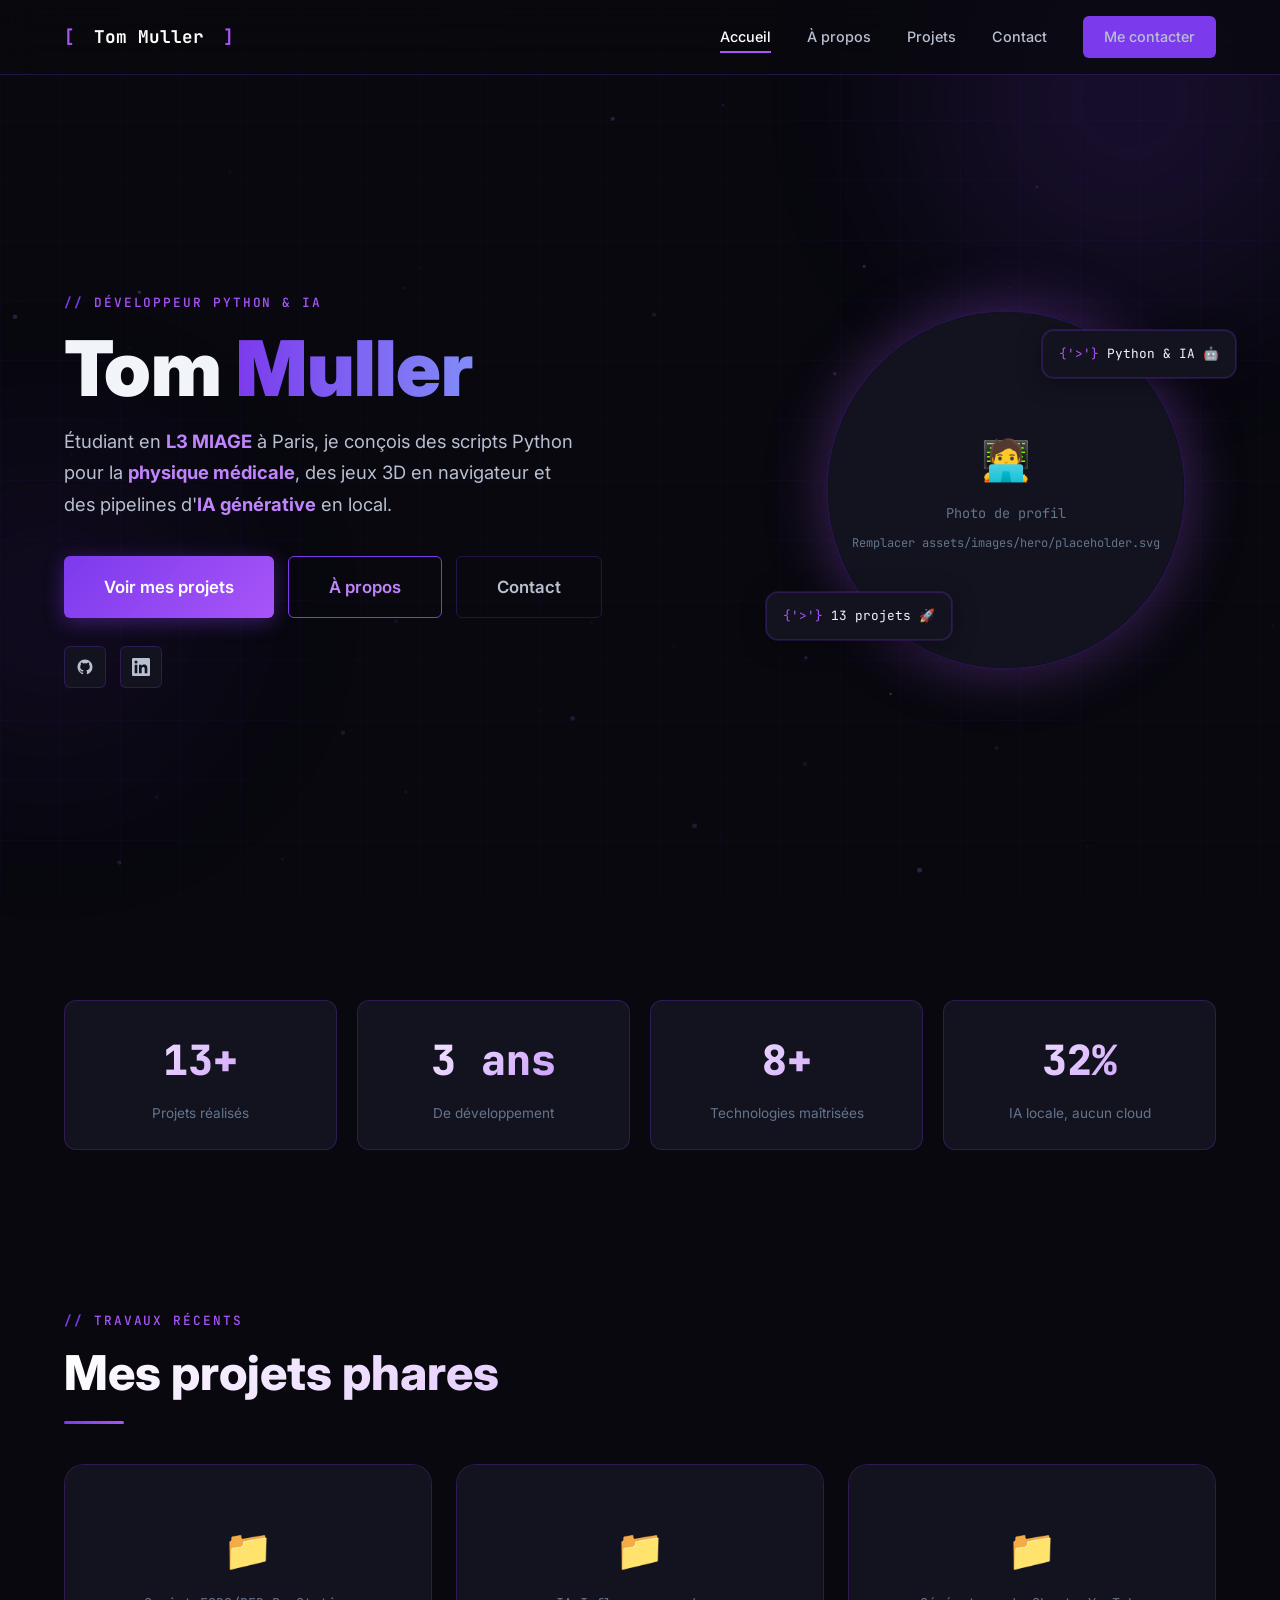
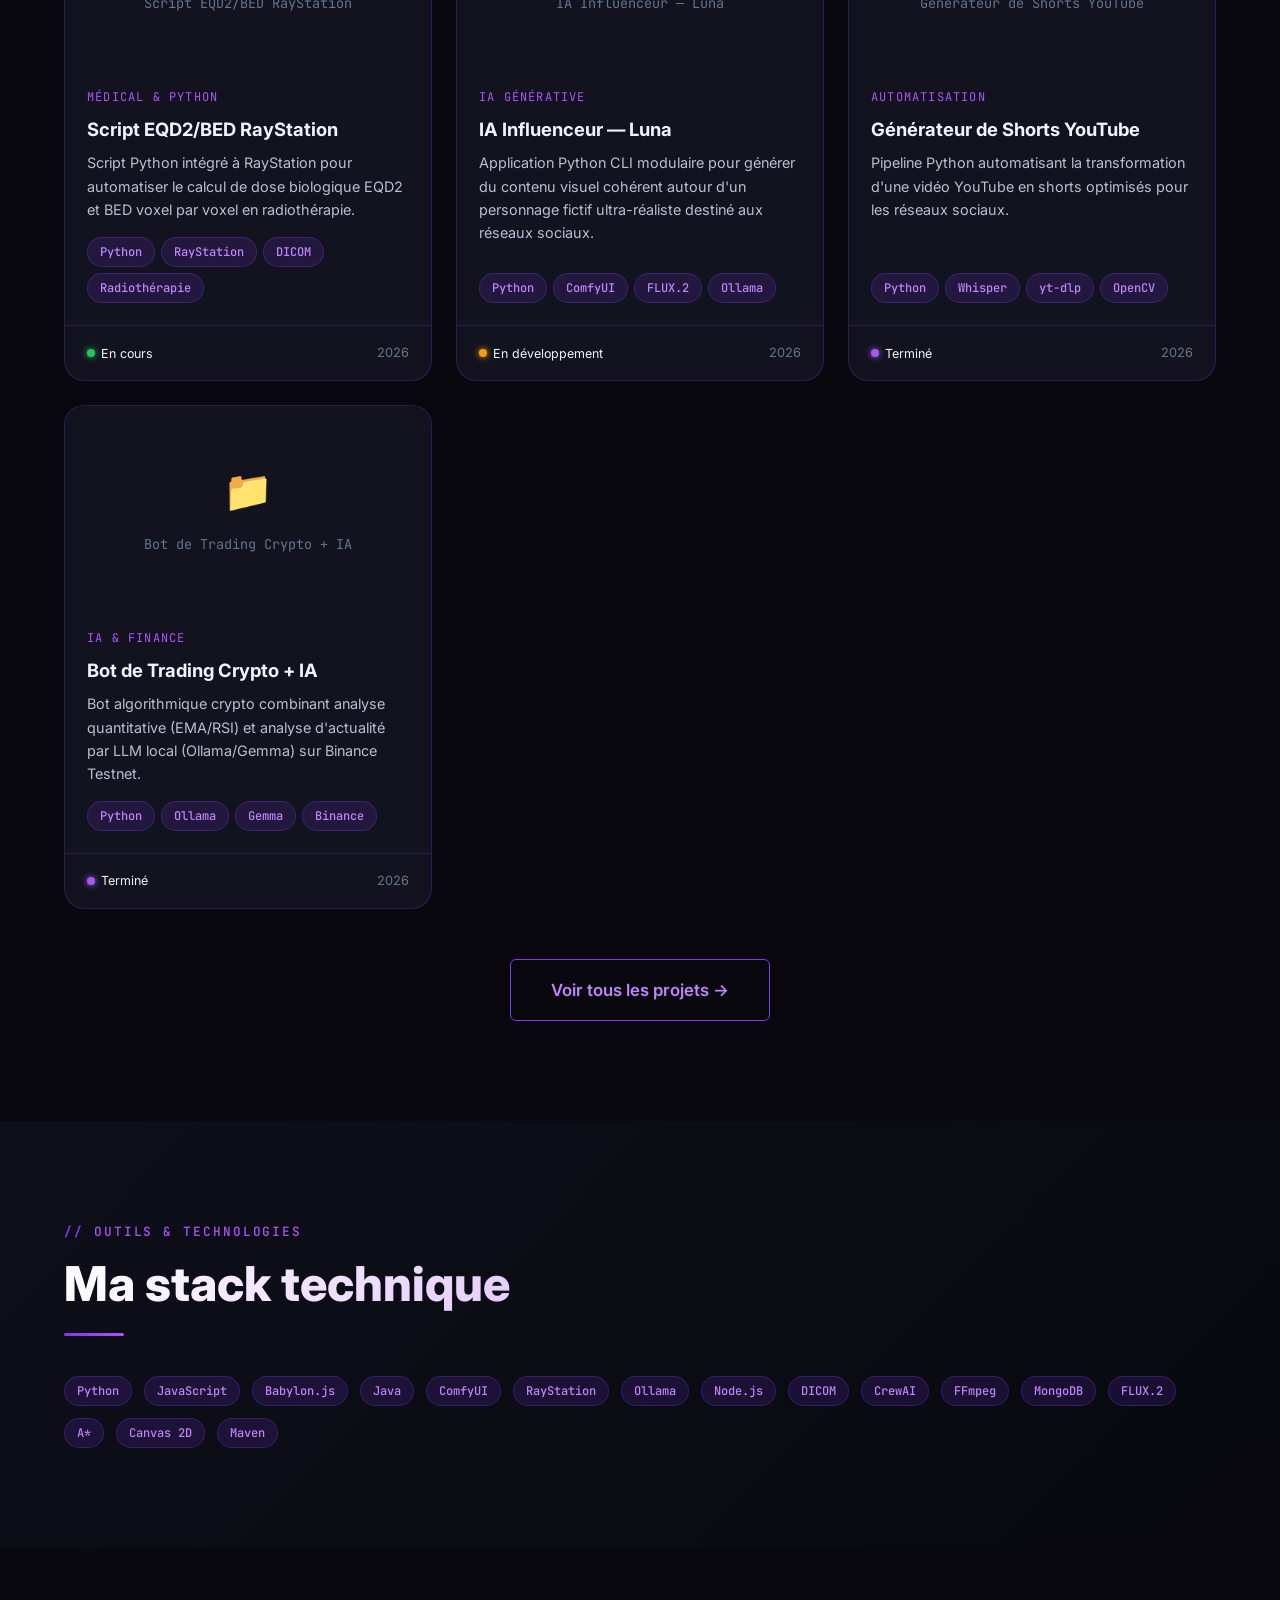
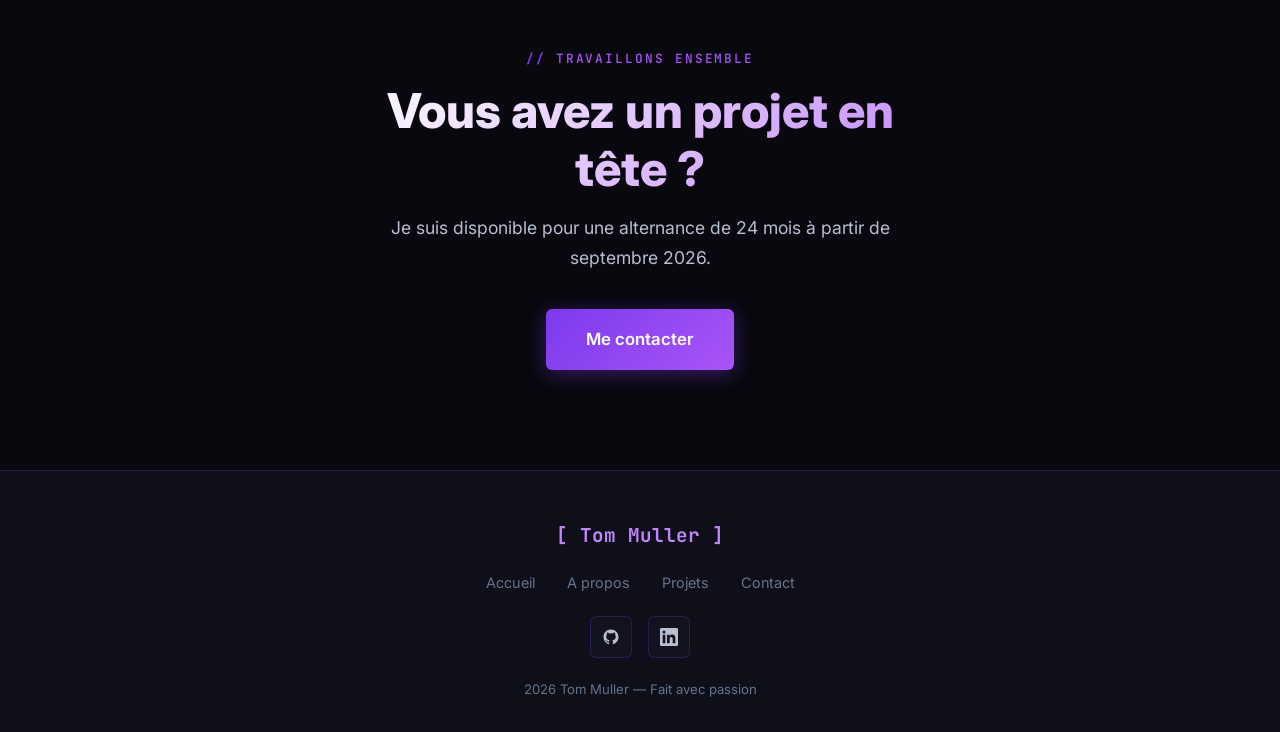
==== index.html @ a90e642e "ajout portfolio" ====
<!DOCTYPE html>
<html lang="fr">
<head>
  <meta charset="UTF-8"/>
  <meta name="viewport" content="width=device-width, initial-scale=1.0"/>
  <meta name="description" content="Tom Muller — Portfolio développeur Python/IA, physique médicale et jeux web."/>
  <title>Tom Muller — Portfolio</title>
  <link rel="stylesheet" href="css/main.css"/>
  <link rel="stylesheet" href="css/components.css"/>
  <link rel="stylesheet" href="css/animations.css"/>
</head>
<body>
<canvas id="particles-canvas"></canvas>
<div class="bg-orb bg-orb-1"></div>
<div class="bg-orb bg-orb-2"></div>

<nav class="navbar">
  <div class="container navbar-inner">
    <a href="index.html" class="navbar-logo"><span class="logo-bracket">[</span>&nbsp;Tom Muller&nbsp;<span class="logo-bracket">]</span></a>
    <div class="navbar-links">
      <a href="index.html" class="active">Accueil</a>
<a href="about.html">À propos</a>
<a href="projects.html">Projets</a>
<a href="contact.html">Contact</a>

      <a href="contact.html" class="navbar-cta">Me contacter</a>
    </div>
    <button class="burger" id="burger" aria-label="Menu"><span></span><span></span><span></span></button>
  </div>
</nav>
<div class="mobile-menu" id="mobileMenu">
  <a href="index.html">Accueil</a>
<a href="about.html">À propos</a>
<a href="projects.html">Projets</a>
<a href="contact.html">Contact</a>

  <a href="contact.html" class="btn btn-primary btn-sm" style="text-align:center;display:block;">Me contacter</a>
</div>

<!-- ═══ HERO ═══ -->
<section class="section" style="padding-top:140px;padding-bottom:60px;min-height:100vh;display:flex;flex-direction:column;justify-content:center;">
  <div class="container">
    <div style="display:grid;grid-template-columns:1fr 420px;gap:80px;align-items:center;">
      <div>
        <p class="section-label hero-animate-1">Développeur Python &amp; IA</p>
        <h1 class="hero-animate-2" style="font-size:clamp(2.8rem,6vw,5rem);font-weight:900;line-height:1.05;margin:16px 0;">
          Tom <span class="gradient-animated">Muller</span>
        </h1>
        <p class="hero-animate-3" style="font-size:1.15rem;color:var(--text-secondary);max-width:520px;line-height:1.7;margin-bottom:36px;">
          Étudiant en <strong style="color:var(--purple-light);">L3 MIAGE</strong> à Paris, je conçois des scripts Python pour la <strong style="color:var(--purple-light);">physique médicale</strong>, des jeux 3D en navigateur et des pipelines d'<strong style="color:var(--purple-light);">IA générative</strong> en local.
        </p>
        <div class="hero-animate-4" style="display:flex;gap:14px;flex-wrap:wrap;">
          <a href="projects.html" class="btn btn-primary btn-lg">Voir mes projets</a>
          <a href="about.html" class="btn btn-outline btn-lg">À propos</a>
          <a href="contact.html" class="btn btn-ghost btn-lg">Contact</a>
        </div>
        <div style="display:flex;gap:14px;margin-top:28px;">
          <a href="https://github.com/VOTRE_USERNAME" target="_blank" rel="noopener" class="social-btn">
            <svg width="18" height="18" viewBox="0 0 24 24" fill="currentColor"><path d="M12 2C6.477 2 2 6.484 2 12.017c0 4.425 2.865 8.18 6.839 9.504.5.092.682-.217.682-.483 0-.237-.008-.868-.013-1.703-2.782.605-3.369-1.343-3.369-1.343-.454-1.158-1.11-1.466-1.11-1.466-.908-.62.069-.608.069-.608 1.003.07 1.531 1.032 1.531 1.032.892 1.53 2.341 1.088 2.91.832.092-.647.35-1.088.636-1.338-2.22-.253-4.555-1.113-4.555-4.951 0-1.093.39-1.988 1.029-2.688-.103-.253-.446-1.272.098-2.65 0 0 .84-.27 2.75 1.026A9.564 9.564 0 0112 6.844c.85.004 1.705.115 2.504.337 1.909-1.296 2.747-1.027 2.747-1.027.546 1.379.202 2.398.1 2.651.64.7 1.028 1.595 1.028 2.688 0 3.848-2.339 4.695-4.566 4.943.359.309.678.92.678 1.855 0 1.338-.012 2.419-.012 2.747 0 .268.18.58.688.482A10.019 10.019 0 0022 12.017C22 6.484 17.522 2 12 2z"/></svg>
          </a>
          <a href="https://linkedin.com/in/VOTRE_PROFIL" target="_blank" rel="noopener" class="social-btn">
            <svg width="18" height="18" viewBox="0 0 24 24" fill="currentColor"><path d="M20.447 20.452h-3.554v-5.569c0-1.328-.027-3.037-1.852-3.037-1.853 0-2.136 1.445-2.136 2.939v5.667H9.351V9h3.414v1.561h.046c.477-.9 1.637-1.85 3.37-1.85 3.601 0 4.267 2.37 4.267 5.455v6.286zM5.337 7.433a2.062 2.062 0 01-2.063-2.065 2.064 2.064 0 112.063 2.065zm1.782 13.019H3.555V9h3.564v11.452zM22.225 0H1.771C.792 0 0 .774 0 1.729v20.542C0 23.227.792 24 1.771 24h20.451C23.2 24 24 23.227 24 22.271V1.729C24 .774 23.2 0 22.222 0h.003z"/></svg>
          </a>
        </div>
      </div>
      <!-- Photo de profil -->
      <div class="float-anim hero-animate-3 reveal-right" style="position:relative;">
        <div style="width:360px;height:360px;border-radius:50%;border:2px solid var(--border);overflow:hidden;margin:0 auto;box-shadow:0 0 60px var(--purple-glow-strong);" class="scanline-img">
          <div class="img-placeholder" style="width:100%;height:100%;border-radius:50%;border:none;">
            <span class="icon">🧑‍💻</span>
            <span>Photo de profil</span>
            <small style="font-size:0.75rem;">Remplacer assets/images/hero/placeholder.svg</small>
          </div>
        </div>
        <!-- Badge flottant 1 -->
        <div style="position:absolute;top:20px;right:-20px;background:var(--bg-card);border:1px solid var(--border);border-radius:var(--radius-md);padding:12px 16px;font-size:0.8rem;font-family:var(--font-mono);box-shadow:var(--shadow-card);">
          <span style="color:var(--purple-bright);">{'>'}</span> Python &amp; IA 🤖
        </div>
        <!-- Badge flottant 2 -->
        <div style="position:absolute;bottom:30px;left:-30px;background:var(--bg-card);border:1px solid var(--border);border-radius:var(--radius-md);padding:12px 16px;font-size:0.8rem;font-family:var(--font-mono);box-shadow:var(--shadow-card);">
          <span style="color:var(--purple-bright);">{'>'}</span> 13 projets 🚀
        </div>
      </div>
    </div>
  </div>
</section>

<!-- ═══ STATS ═══ -->
<section class="section-sm" style="position:relative;z-index:1;">
  <div class="container">
    <div class="stats-row reveal">
      <div class="stat-card"><div class="stat-value" data-count="13" data-suffix="+">0+</div><div class="stat-label">Projets réalisés</div></div>
      <div class="stat-card"><div class="stat-value" data-count="3" data-suffix=" ans">0 ans</div><div class="stat-label">De développement</div></div>
      <div class="stat-card"><div class="stat-value" data-count="8" data-suffix="+">0+</div><div class="stat-label">Technologies maîtrisées</div></div>
      <div class="stat-card"><div class="stat-value" data-count="100" data-suffix="%">0%</div><div class="stat-label">IA locale, aucun cloud</div></div>
    </div>
  </div>
</section>

<!-- ═══ PROJETS RÉCENTS ═══ -->
<section class="section">
  <div class="container">
    <p class="section-label reveal">Travaux récents</p>
    <h2 class="section-title reveal delay-1">Mes projets phares</h2>
    <div class="divider reveal delay-2"></div>
    <div class="projects-grid" id="featuredGrid"></div>
    <div style="text-align:center;margin-top:50px;" class="reveal">
      <a href="projects.html" class="btn btn-outline btn-lg">Voir tous les projets →</a>
    </div>
  </div>
</section>

<!-- ═══ STACK RAPIDE ═══ -->
<section class="section" style="background:linear-gradient(135deg,var(--bg-secondary),var(--bg-primary));">
  <div class="container">
    <p class="section-label reveal">Outils &amp; Technologies</p>
    <h2 class="section-title reveal delay-1">Ma stack technique</h2>
    <div class="divider reveal delay-2"></div>
    <div style="display:flex;flex-wrap:wrap;gap:12px;margin-top:36px;" class="reveal delay-3" id="stackTags"></div>
  </div>
</section>

<!-- ═══ CTA CONTACT ═══ -->
<section class="section">
  <div class="container" style="text-align:center;">
    <p class="section-label reveal" style="justify-content:center;">Travaillons ensemble</p>
    <h2 class="section-title reveal delay-1" style="max-width:600px;margin:0 auto 16px;">Vous avez un projet en tête ?</h2>
    <p class="section-subtitle reveal delay-2" style="margin:0 auto 36px;">Je suis disponible pour une alternance de 24 mois à partir de septembre 2026.</p>
    <div class="reveal delay-3">
      <a href="contact.html" class="btn btn-primary btn-lg glow">Me contacter</a>
    </div>
  </div>
</section>


<footer>
  <div class="container footer-inner">
    <div class="footer-logo">[ Tom Muller ]</div>
    <nav class="footer-links">
      <a href="index.html">Accueil</a>
      <a href="about.html">A propos</a>
      <a href="projects.html">Projets</a>
      <a href="contact.html">Contact</a>
    </nav>
    <div class="footer-social">
      <a href="https://github.com/VOTRE_USERNAME" target="_blank" rel="noopener" class="social-btn" aria-label="GitHub">
        <svg width="18" height="18" viewBox="0 0 24 24" fill="currentColor"><path d="M12 2C6.477 2 2 6.484 2 12.017c0 4.425 2.865 8.18 6.839 9.504.5.092.682-.217.682-.483 0-.237-.008-.868-.013-1.703-2.782.605-3.369-1.343-3.369-1.343-.454-1.158-1.11-1.466-1.11-1.466-.908-.62.069-.608.069-.608 1.003.07 1.531 1.032 1.531 1.032.892 1.53 2.341 1.088 2.91.832.092-.647.35-1.088.636-1.338-2.22-.253-4.555-1.113-4.555-4.951 0-1.093.39-1.988 1.029-2.688-.103-.253-.446-1.272.098-2.65 0 0 .84-.27 2.75 1.026A9.564 9.564 0 0112 6.844c.85.004 1.705.115 2.504.337 1.909-1.296 2.747-1.027 2.747-1.027.546 1.379.202 2.398.1 2.651.64.7 1.028 1.595 1.028 2.688 0 3.848-2.339 4.695-4.566 4.943.359.309.678.92.678 1.855 0 1.338-.012 2.419-.012 2.747 0 .268.18.58.688.482A10.019 10.019 0 0022 12.017C22 6.484 17.522 2 12 2z"/></svg>
      </a>
      <a href="https://linkedin.com/in/VOTRE_PROFIL" target="_blank" rel="noopener" class="social-btn" aria-label="LinkedIn">
        <svg width="18" height="18" viewBox="0 0 24 24" fill="currentColor"><path d="M20.447 20.452h-3.554v-5.569c0-1.328-.027-3.037-1.852-3.037-1.853 0-2.136 1.445-2.136 2.939v5.667H9.351V9h3.414v1.561h.046c.477-.9 1.637-1.85 3.37-1.85 3.601 0 4.267 2.37 4.267 5.455v6.286zM5.337 7.433a2.062 2.062 0 01-2.063-2.065 2.064 2.064 0 112.063 2.065zm1.782 13.019H3.555V9h3.564v11.452zM22.225 0H1.771C.792 0 0 .774 0 1.729v20.542C0 23.227.792 24 1.771 24h20.451C23.2 24 24 23.227 24 22.271V1.729C24 .774 23.2 0 22.222 0h.003z"/></svg>
      </a>
    </div>
    <p class="footer-copy">2026 Tom Muller — Fait avec passion</p>
  </div>
</footer>
<script src="js/projects.js"></script>
<script src="js/main.js"></script>
<script src="js/animations.js"></script>
</body>
</html>

<script>
// Projets phares (4 premiers)
const featured = PROJECTS.slice(0, 4);
const grid = document.getElementById('featuredGrid');
featured.forEach(p => {
  const statusClass = p.status === 'active' ? 'status-active' : p.status === 'wip' ? 'status-wip' : 'status-done';
  const tagsHtml = p.tags.slice(0,4).map(t => '<span class="tag">' + t + '</span>').join('');
  grid.innerHTML += `
    <article class="project-card reveal glow-card" onclick="window.location='project.html?id=${p.id}'">
      <div class="project-card-img">
        <div class="img-placeholder"><span class="icon">📁</span><span>${p.title}</span></div>
      </div>
      <div class="project-card-body">
        <span class="project-card-category">${p.category}</span>
        <h3 class="project-card-title">${p.title}</h3>
        <p class="project-card-desc">${p.shortDesc}</p>
        <div class="project-card-tags">${tagsHtml}</div>
      </div>
      <div class="project-card-footer">
        <span class="project-card-status ${statusClass}"><span class="status-dot"></span>${p.statusLabel}</span>
        <span style="font-size:0.8rem;color:var(--text-muted);">${p.year}</span>
      </div>
    </article>`;
});

// Stack tags
const stack = ['Python','JavaScript','Babylon.js','Java','ComfyUI','RayStation','Ollama','Node.js','DICOM','CrewAI','FFmpeg','MongoDB','FLUX.2','A*','Canvas 2D','Maven'];
const st = document.getElementById('stackTags');
stack.forEach(t => { st.innerHTML += '<span class="tag">' + t + '</span>'; });
</script>
---- css/main.css ----
/* ============================================================
   main.css — Variables, reset, typographie, layout global
   Projet : Portfolio Tom Muller
   ============================================================ */

@import url('https://fonts.googleapis.com/css2?family=Inter:wght@300;400;500;600;700;800&family=JetBrains+Mono:wght@400;500;700&display=swap');

/* ── Variables ── */
:root {
  --bg-primary:    #08080e;
  --bg-secondary:  #0f0f1a;
  --bg-card:       #13131f;
  --bg-card-hover: #1a1a2e;

  --purple-deep:   #4c1d95;
  --purple-main:   #7c3aed;
  --purple-bright: #a855f7;
  --purple-light:  #c084fc;
  --purple-glow:   rgba(168, 85, 247, 0.15);
  --purple-glow-strong: rgba(168, 85, 247, 0.35);

  --text-primary:  #f1f5f9;
  --text-secondary:#b8bfd0;
  --text-muted:    #64748b;
  --text-accent:   #c084fc;

  --border:        rgba(124, 58, 237, 0.25);
  --border-hover:  rgba(168, 85, 247, 0.6);

  --font-main: 'Inter', system-ui, sans-serif;
  --font-mono: 'JetBrains Mono', 'Fira Code', monospace;

  --radius-sm: 6px;
  --radius-md: 12px;
  --radius-lg: 20px;
  --radius-xl: 28px;

  --transition: 0.3s cubic-bezier(0.4, 0, 0.2, 1);
  --shadow-card: 0 4px 24px rgba(0,0,0,0.4), 0 0 0 1px var(--border);
  --shadow-glow: 0 0 30px var(--purple-glow), 0 0 60px rgba(168,85,247,0.08);
}

/* ── Reset ── */
*, *::before, *::after { box-sizing: border-box; margin: 0; padding: 0; }
html { scroll-behavior: smooth; font-size: 16px; }
body {
  background: var(--bg-primary);
  color: var(--text-primary);
  font-family: var(--font-main);
  line-height: 1.7;
  overflow-x: hidden;
  min-height: 100vh;
}
a { color: var(--purple-light); text-decoration: none; transition: color var(--transition); }
a:hover { color: #fff; }
img { max-width: 100%; display: block; }
ul, ol { list-style: none; }
button { cursor: pointer; font-family: var(--font-main); border: none; background: none; }
input, textarea { font-family: var(--font-main); }

/* ── Scrollbar ── */
::-webkit-scrollbar { width: 6px; }
::-webkit-scrollbar-track { background: var(--bg-secondary); }
::-webkit-scrollbar-thumb { background: var(--purple-main); border-radius: 3px; }

/* ── Selection ── */
::selection { background: var(--purple-glow-strong); color: #fff; }

/* ── Background grid ── */
body::before {
  content: '';
  position: fixed; inset: 0; z-index: 0; pointer-events: none;
  background-image:
    linear-gradient(rgba(124,58,237,0.04) 1px, transparent 1px),
    linear-gradient(90deg, rgba(124,58,237,0.04) 1px, transparent 1px);
  background-size: 60px 60px;
}

/* ── Orbs de fond ── */
.bg-orb {
  position: fixed; border-radius: 50%; pointer-events: none; z-index: 0;
  filter: blur(80px); opacity: 0.18;
}
.bg-orb-1 {
  width: 500px; height: 500px;
  background: radial-gradient(circle, var(--purple-main), transparent);
  top: -150px; right: -100px;
}
.bg-orb-2 {
  width: 400px; height: 400px;
  background: radial-gradient(circle, var(--purple-deep), transparent);
  bottom: 10%; left: -150px;
}

/* ── Layout conteneur ── */
.container {
  width: 100%; max-width: 1200px;
  margin: 0 auto; padding: 0 24px;
  position: relative; z-index: 1;
}
.section { padding: 100px 0; }
.section-sm { padding: 60px 0; }

/* ── Titres de section ── */
.section-label {
  font-family: var(--font-mono);
  font-size: 0.8rem; font-weight: 500;
  color: var(--purple-bright); letter-spacing: 0.15em; text-transform: uppercase;
  display: flex; align-items: center; gap: 10px; margin-bottom: 12px;
}
.section-label::before {
  content: '//'; color: var(--purple-main); font-weight: 700;
}
.section-title {
  font-size: clamp(2rem, 4vw, 3rem); font-weight: 800;
  line-height: 1.2; margin-bottom: 16px;
  background: linear-gradient(135deg, #fff 0%, var(--purple-light) 100%);
  -webkit-background-clip: text; -webkit-text-fill-color: transparent;
  background-clip: text;
}
.section-subtitle {
  font-size: 1.1rem; color: var(--text-secondary); max-width: 560px;
}

/* ── Badges / Tags ── */
.tag {
  display: inline-flex; align-items: center; gap: 5px;
  padding: 4px 12px; border-radius: 99px;
  font-size: 0.75rem; font-weight: 500; font-family: var(--font-mono);
  background: rgba(124,58,237,0.15); color: var(--purple-light);
  border: 1px solid rgba(124,58,237,0.3);
  transition: var(--transition);
}
.tag:hover { background: rgba(124,58,237,0.25); border-color: var(--purple-bright); }
.tag-green  { background: rgba(16,185,129,0.12); color: #6ee7b7; border-color: rgba(16,185,129,0.25); }
.tag-blue   { background: rgba(59,130,246,0.12); color: #93c5fd; border-color: rgba(59,130,246,0.25); }
.tag-orange { background: rgba(245,158,11,0.12); color: #fcd34d; border-color: rgba(245,158,11,0.25); }
.tag-red    { background: rgba(239,68,68,0.12);  color: #fca5a5; border-color: rgba(239,68,68,0.25); }

/* ── Divider ── */
.divider {
  width: 60px; height: 3px; border-radius: 2px;
  background: linear-gradient(90deg, var(--purple-main), var(--purple-bright));
  margin: 20px 0 40px;
}

/* ── Image placeholder ── */
.img-placeholder {
  background: var(--bg-card);
  border: 2px dashed var(--border);
  border-radius: var(--radius-md);
  display: flex; flex-direction: column;
  align-items: center; justify-content: center;
  gap: 8px; color: var(--text-muted);
  font-family: var(--font-mono); font-size: 0.85rem;
  transition: var(--transition);
}
.img-placeholder:hover {
  border-color: var(--purple-bright);
  color: var(--purple-light);
  background: var(--bg-card-hover);
}
.img-placeholder .icon { font-size: 2.5rem; }

/* ── Responsive ── */
@media (max-width: 768px) {
  .container { padding: 0 16px; }
  .section { padding: 70px 0; }
}
@media (max-width: 480px) {
  .section { padding: 50px 0; }
}
---- css/components.css ----
/* ============================================================
   components.css — Nav, boutons, cartes, footer, formulaire
   ============================================================ */

/* ── NAVBAR ── */
.navbar {
  position: fixed; top: 0; left: 0; right: 0; z-index: 100;
  padding: 16px 0;
  background: rgba(8,8,14,0.75);
  backdrop-filter: blur(20px); -webkit-backdrop-filter: blur(20px);
  border-bottom: 1px solid var(--border);
  transition: var(--transition);
}
.navbar.scrolled {
  padding: 10px 0;
  background: rgba(8,8,14,0.92);
  box-shadow: 0 4px 30px rgba(0,0,0,0.4);
}
.navbar-inner {
  display: flex; align-items: center; justify-content: space-between;
}
.navbar-logo {
  font-family: var(--font-mono); font-size: 1.1rem; font-weight: 700;
  color: #fff; display: flex; align-items: center; gap: 8px;
  transition: var(--transition);
}
.navbar-logo .logo-bracket { color: var(--purple-bright); }
.navbar-logo:hover { color: var(--purple-light); }
.navbar-links {
  display: flex; align-items: center; gap: 36px;
}
.navbar-links a {
  font-size: 0.9rem; font-weight: 500; color: var(--text-secondary);
  position: relative; transition: color var(--transition);
}
.navbar-links a::after {
  content: ''; position: absolute; bottom: -4px; left: 0; right: 0;
  height: 2px; background: var(--purple-bright);
  transform: scaleX(0); transition: transform var(--transition);
  transform-origin: right;
}
.navbar-links a:hover,
.navbar-links a.active { color: #fff; }
.navbar-links a:hover::after,
.navbar-links a.active::after { transform: scaleX(1); transform-origin: left; }

.navbar-cta {
  padding: 8px 20px; border-radius: var(--radius-sm);
  font-size: 0.88rem; font-weight: 600;
  background: var(--purple-main); color: #fff;
  border: 1px solid transparent;
  transition: var(--transition);
}
.navbar-cta:hover {
  background: transparent; color: var(--purple-bright);
  border-color: var(--purple-bright);
  box-shadow: 0 0 18px var(--purple-glow);
}
.burger {
  display: none; flex-direction: column; gap: 5px;
  width: 28px; padding: 4px;
}
.burger span {
  display: block; height: 2px; border-radius: 2px;
  background: var(--text-primary); transition: var(--transition);
}
.burger.open span:nth-child(1) { transform: rotate(45deg) translate(5px, 5px); }
.burger.open span:nth-child(2) { opacity: 0; }
.burger.open span:nth-child(3) { transform: rotate(-45deg) translate(5px, -5px); }

.mobile-menu {
  display: none; position: fixed; top: 65px; left: 0; right: 0; z-index: 99;
  background: rgba(8,8,14,0.97); border-bottom: 1px solid var(--border);
  padding: 20px 24px 30px; flex-direction: column; gap: 20px;
}
.mobile-menu.open { display: flex; }
.mobile-menu a {
  font-size: 1.1rem; font-weight: 500; color: var(--text-primary);
  border-bottom: 1px solid var(--border); padding-bottom: 16px;
}
.mobile-menu a:last-child { border: none; }

@media (max-width: 768px) {
  .navbar-links { display: none; }
  .burger { display: flex; }
}

/* ── BOUTONS ── */
.btn {
  display: inline-flex; align-items: center; gap: 8px;
  padding: 12px 28px; border-radius: var(--radius-sm);
  font-size: 0.95rem; font-weight: 600;
  transition: var(--transition); position: relative; overflow: hidden;
}
.btn::before {
  content: ''; position: absolute; inset: 0;
  background: rgba(255,255,255,0.06);
  transform: translateX(-100%); transition: transform 0.4s ease;
}
.btn:hover::before { transform: translateX(0); }

.btn-primary {
  background: linear-gradient(135deg, var(--purple-main), var(--purple-bright));
  color: #fff;
  box-shadow: 0 4px 20px rgba(124,58,237,0.4);
}
.btn-primary:hover {
  transform: translateY(-2px);
  box-shadow: 0 8px 30px rgba(168,85,247,0.5);
  color: #fff;
}
.btn-outline {
  background: transparent; color: var(--purple-light);
  border: 1.5px solid var(--purple-main);
}
.btn-outline:hover {
  background: var(--purple-glow); color: #fff;
  border-color: var(--purple-bright);
  box-shadow: 0 0 20px var(--purple-glow);
  transform: translateY(-2px);
}
.btn-ghost {
  background: transparent; color: var(--text-secondary);
  border: 1px solid var(--border);
}
.btn-ghost:hover {
  background: var(--bg-card); color: var(--text-primary);
  border-color: var(--border-hover);
}
.btn-sm { padding: 8px 18px; font-size: 0.85rem; }
.btn-lg { padding: 16px 40px; font-size: 1.05rem; }

/* ── CARDS PROJET ── */
.projects-grid {
  display: grid;
  grid-template-columns: repeat(auto-fill, minmax(340px, 1fr));
  gap: 24px; margin-top: 40px;
}
.project-card {
  background: var(--bg-card);
  border: 1px solid var(--border);
  border-radius: var(--radius-lg);
  overflow: hidden; cursor: pointer;
  transition: var(--transition);
  display: flex; flex-direction: column;
  position: relative;
}
.project-card::before {
  content: ''; position: absolute; top: 0; left: 0; right: 0;
  height: 2px;
  background: linear-gradient(90deg, var(--purple-main), var(--purple-bright), transparent);
  opacity: 0; transition: var(--transition);
}
.project-card:hover {
  border-color: var(--border-hover);
  background: var(--bg-card-hover);
  transform: translateY(-6px);
  box-shadow: var(--shadow-glow);
}
.project-card:hover::before { opacity: 1; }

.project-card-img {
  width: 100%; height: 200px; overflow: hidden;
  background: var(--bg-secondary);
  position: relative;
}
.project-card-img img {
  width: 100%; height: 100%; object-fit: cover;
  transition: transform 0.5s ease;
}
.project-card:hover .project-card-img img { transform: scale(1.06); }
.project-card-img .img-placeholder { height: 100%; border-radius: 0; border: none; }

.project-card-body { padding: 22px; flex: 1; display: flex; flex-direction: column; gap: 10px; }
.project-card-category {
  font-family: var(--font-mono); font-size: 0.75rem;
  color: var(--purple-bright); text-transform: uppercase; letter-spacing: 0.1em;
}
.project-card-title {
  font-size: 1.15rem; font-weight: 700; color: var(--text-primary); line-height: 1.3;
}
.project-card-desc {
  font-size: 0.9rem; color: var(--text-secondary); line-height: 1.6; flex: 1;
}
.project-card-tags {
  display: flex; flex-wrap: wrap; gap: 6px; margin-top: 6px;
}
.project-card-footer {
  padding: 16px 22px;
  border-top: 1px solid var(--border);
  display: flex; align-items: center; justify-content: space-between;
}
.project-card-status {
  font-size: 0.78rem; display: flex; align-items: center; gap: 6px;
}
.status-dot {
  width: 8px; height: 8px; border-radius: 50%;
}
.status-active   .status-dot { background: #22c55e; box-shadow: 0 0 6px #22c55e; }
.status-done     .status-dot { background: var(--purple-bright); box-shadow: 0 0 6px var(--purple-bright); }
.status-wip      .status-dot { background: #f59e0b; box-shadow: 0 0 6px #f59e0b; animation: pulse-dot 1.5s infinite; }

/* ── FILTER TABS ── */
.filter-tabs {
  display: flex; flex-wrap: wrap; gap: 10px; margin: 32px 0 0;
}
.filter-tab {
  padding: 8px 20px; border-radius: 99px;
  font-size: 0.85rem; font-weight: 500;
  background: transparent; color: var(--text-muted);
  border: 1px solid var(--border);
  transition: var(--transition);
}
.filter-tab:hover { color: var(--text-primary); border-color: var(--border-hover); }
.filter-tab.active {
  background: var(--purple-glow-strong); color: #fff;
  border-color: var(--purple-bright);
  box-shadow: 0 0 14px rgba(168,85,247,0.2);
}

/* ── SKILL BARS ── */
.skills-grid {
  display: grid; grid-template-columns: repeat(auto-fill, minmax(260px, 1fr));
  gap: 16px; margin-top: 36px;
}
.skill-item {
  background: var(--bg-card); border: 1px solid var(--border);
  border-radius: var(--radius-md); padding: 16px 20px;
  transition: var(--transition);
}
.skill-item:hover { border-color: var(--border-hover); transform: translateY(-3px); }
.skill-header {
  display: flex; justify-content: space-between; align-items: center; margin-bottom: 10px;
}
.skill-name { font-size: 0.9rem; font-weight: 600; }
.skill-level { font-family: var(--font-mono); font-size: 0.78rem; color: var(--purple-bright); }
.skill-bar { height: 4px; background: var(--border); border-radius: 2px; overflow: hidden; }
.skill-fill {
  height: 100%; border-radius: 2px;
  background: linear-gradient(90deg, var(--purple-main), var(--purple-bright));
  width: 0; transition: width 1.2s cubic-bezier(0.4,0,0.2,1);
}

/* ── TIMELINE ── */
.timeline { margin-top: 40px; position: relative; }
.timeline::before {
  content: ''; position: absolute;
  left: 20px; top: 0; bottom: 0; width: 2px;
  background: linear-gradient(to bottom, var(--purple-main), var(--purple-glow), transparent);
}
.timeline-item {
  display: flex; gap: 28px; padding-bottom: 40px; position: relative;
}
.timeline-dot {
  width: 42px; height: 42px; flex-shrink: 0;
  border-radius: 50%; border: 2px solid var(--purple-main);
  background: var(--bg-card); display: flex; align-items: center; justify-content: center;
  font-size: 1.1rem; position: relative; z-index: 1;
  transition: var(--transition);
}
.timeline-item:hover .timeline-dot {
  background: var(--purple-glow); border-color: var(--purple-bright);
  box-shadow: 0 0 16px var(--purple-glow-strong);
}
.timeline-content {
  background: var(--bg-card); border: 1px solid var(--border);
  border-radius: var(--radius-md); padding: 20px 24px; flex: 1;
  transition: var(--transition);
}
.timeline-item:hover .timeline-content { border-color: var(--border-hover); }
.timeline-date {
  font-family: var(--font-mono); font-size: 0.78rem;
  color: var(--purple-bright); margin-bottom: 6px;
}
.timeline-title { font-weight: 700; font-size: 1rem; margin-bottom: 4px; }
.timeline-company { font-size: 0.88rem; color: var(--text-secondary); margin-bottom: 10px; }
.timeline-desc { font-size: 0.9rem; color: var(--text-secondary); line-height: 1.6; }

/* ── STAT CARDS ── */
.stats-row {
  display: grid; grid-template-columns: repeat(auto-fit, minmax(180px, 1fr));
  gap: 20px; margin-top: 40px;
}
.stat-card {
  background: var(--bg-card); border: 1px solid var(--border);
  border-radius: var(--radius-md); padding: 24px 20px; text-align: center;
  transition: var(--transition);
}
.stat-card:hover {
  border-color: var(--border-hover);
  box-shadow: var(--shadow-glow);
  transform: translateY(-4px);
}
.stat-value {
  font-size: 2.6rem; font-weight: 800; font-family: var(--font-mono);
  background: linear-gradient(135deg, #fff, var(--purple-light));
  -webkit-background-clip: text; -webkit-text-fill-color: transparent;
  background-clip: text;
}
.stat-label { font-size: 0.85rem; color: var(--text-muted); margin-top: 6px; }

/* ── CONTACT FORM ── */
.contact-grid {
  display: grid; grid-template-columns: 1fr 1.5fr; gap: 60px; align-items: start;
  margin-top: 50px;
}
.contact-info { display: flex; flex-direction: column; gap: 28px; }
.contact-item {
  display: flex; align-items: flex-start; gap: 16px;
  padding: 20px; background: var(--bg-card);
  border: 1px solid var(--border); border-radius: var(--radius-md);
  transition: var(--transition);
}
.contact-item:hover { border-color: var(--border-hover); transform: translateX(4px); }
.contact-icon {
  width: 42px; height: 42px; border-radius: var(--radius-sm);
  background: var(--purple-glow); border: 1px solid var(--border);
  display: flex; align-items: center; justify-content: center;
  font-size: 1.1rem; flex-shrink: 0;
}
.contact-item-title { font-weight: 600; font-size: 0.9rem; margin-bottom: 3px; }
.contact-item-value { font-size: 0.88rem; color: var(--text-secondary); }

.form-group { margin-bottom: 20px; }
.form-label {
  display: block; font-size: 0.85rem; font-weight: 500;
  color: var(--text-secondary); margin-bottom: 8px;
}
.form-control {
  width: 100%; padding: 13px 16px;
  background: var(--bg-card); border: 1px solid var(--border);
  border-radius: var(--radius-sm); color: var(--text-primary);
  font-size: 0.95rem; font-family: var(--font-main);
  transition: var(--transition); resize: vertical;
}
.form-control:focus {
  outline: none; border-color: var(--purple-main);
  box-shadow: 0 0 0 3px var(--purple-glow);
  background: var(--bg-card-hover);
}
.form-control::placeholder { color: var(--text-muted); }
textarea.form-control { min-height: 140px; }

@media (max-width: 900px) {
  .contact-grid { grid-template-columns: 1fr; }
  .projects-grid { grid-template-columns: 1fr; }
}

/* ── FOOTER ── */
footer {
  border-top: 1px solid var(--border);
  padding: 48px 0 32px; background: var(--bg-secondary);
  position: relative; z-index: 1;
}
.footer-inner {
  display: flex; flex-direction: column; align-items: center; gap: 20px;
}
.footer-logo {
  font-family: var(--font-mono); font-size: 1.2rem; font-weight: 700;
  color: var(--purple-light);
}
.footer-links {
  display: flex; gap: 32px;
}
.footer-links a { font-size: 0.9rem; color: var(--text-muted); transition: color var(--transition); }
.footer-links a:hover { color: var(--purple-light); }
.footer-social {
  display: flex; gap: 16px;
}
.social-btn {
  width: 42px; height: 42px; border-radius: var(--radius-sm);
  background: var(--bg-card); border: 1px solid var(--border);
  display: flex; align-items: center; justify-content: center;
  font-size: 1rem; transition: var(--transition); color: var(--text-secondary);
  text-decoration: none;
}
.social-btn:hover {
  background: var(--purple-glow); border-color: var(--purple-bright);
  color: #fff; transform: translateY(-3px);
  box-shadow: 0 4px 14px var(--purple-glow);
}
.footer-copy { font-size: 0.82rem; color: var(--text-muted); text-align: center; }

/* ── DETAIL PAGE ── */
.detail-hero {
  padding: 140px 0 60px; min-height: 50vh;
  display: flex; flex-direction: column; justify-content: flex-end;
}
.back-link {
  display: inline-flex; align-items: center; gap: 8px;
  font-size: 0.9rem; color: var(--text-muted);
  margin-bottom: 36px; transition: var(--transition);
}
.back-link:hover { color: var(--purple-light); transform: translateX(-4px); }
.detail-title {
  font-size: clamp(2.2rem, 5vw, 3.8rem); font-weight: 800; line-height: 1.1;
  background: linear-gradient(135deg, #fff 0%, var(--purple-light) 100%);
  -webkit-background-clip: text; -webkit-text-fill-color: transparent;
  background-clip: text; margin: 16px 0;
}
.detail-meta {
  display: flex; flex-wrap: wrap; gap: 20px; margin: 20px 0 32px;
  font-size: 0.88rem; color: var(--text-secondary);
}
.detail-meta-item { display: flex; align-items: center; gap: 6px; }
.detail-meta-item span:first-child { color: var(--purple-bright); }
.detail-img-main {
  width: 100%; height: 420px; overflow: hidden;
  border-radius: var(--radius-xl); border: 1px solid var(--border);
  margin-bottom: 60px; background: var(--bg-card);
}
.detail-img-main img { width: 100%; height: 100%; object-fit: cover; }
.detail-img-main .img-placeholder { height: 100%; border-radius: var(--radius-xl); }
.detail-content {
  display: grid; grid-template-columns: 1fr 320px; gap: 60px; align-items: start;
}
.detail-body h2 {
  font-size: 1.5rem; font-weight: 700; margin: 40px 0 16px;
  color: var(--text-primary);
}
.detail-body h2:first-child { margin-top: 0; }
.detail-body p { color: var(--text-secondary); line-height: 1.8; margin-bottom: 16px; }
.detail-body ul {
  list-style: none; display: flex; flex-direction: column; gap: 10px; margin-bottom: 20px;
}
.detail-body ul li {
  color: var(--text-secondary); padding-left: 20px; position: relative;
}
.detail-body ul li::before {
  content: '▸'; position: absolute; left: 0; color: var(--purple-bright);
}
.detail-sidebar { display: flex; flex-direction: column; gap: 20px; }
.sidebar-card {
  background: var(--bg-card); border: 1px solid var(--border);
  border-radius: var(--radius-md); padding: 22px;
}
.sidebar-card-title {
  font-weight: 700; font-size: 0.9rem; margin-bottom: 16px;
  color: var(--purple-light); font-family: var(--font-mono);
  text-transform: uppercase; letter-spacing: 0.08em;
}
.sidebar-tags { display: flex; flex-wrap: wrap; gap: 8px; }
.nav-detail {
  display: flex; justify-content: space-between; gap: 16px;
  margin-top: 60px; padding-top: 40px;
  border-top: 1px solid var(--border);
}
.nav-detail-btn {
  flex: 1; max-width: 220px; padding: 16px 20px;
  background: var(--bg-card); border: 1px solid var(--border);
  border-radius: var(--radius-md); color: var(--text-primary);
  transition: var(--transition); text-decoration: none;
}
.nav-detail-btn:hover {
  border-color: var(--border-hover); background: var(--bg-card-hover);
  transform: translateY(-3px); color: #fff;
}
.nav-detail-btn.prev { text-align: left; }
.nav-detail-btn.next { text-align: right; margin-left: auto; }
.nav-detail-btn small {
  display: block; font-size: 0.75rem;
  color: var(--text-muted); margin-bottom: 4px; font-family: var(--font-mono);
}
.nav-detail-btn strong { font-size: 0.9rem; }

@media (max-width: 900px) {
  .detail-content { grid-template-columns: 1fr; }
  .detail-img-main { height: 250px; }
}
---- css/animations.css ----
/* ============================================================
   animations.css — Keyframes, effets d'entrée, particules
   ============================================================ */

/* ── Keyframes ── */
@keyframes fadeInUp {
  from { opacity: 0; transform: translateY(30px); }
  to   { opacity: 1; transform: translateY(0); }
}
@keyframes fadeInLeft {
  from { opacity: 0; transform: translateX(-30px); }
  to   { opacity: 1; transform: translateX(0); }
}
@keyframes fadeInRight {
  from { opacity: 0; transform: translateX(30px); }
  to   { opacity: 1; transform: translateX(0); }
}
@keyframes scaleIn {
  from { opacity: 0; transform: scale(0.9); }
  to   { opacity: 1; transform: scale(1); }
}
@keyframes glowPulse {
  0%, 100% { box-shadow: 0 0 20px var(--purple-glow); }
  50%       { box-shadow: 0 0 40px var(--purple-glow-strong), 0 0 70px var(--purple-glow); }
}
@keyframes float {
  0%, 100% { transform: translateY(0); }
  50%       { transform: translateY(-12px); }
}
@keyframes pulse-dot {
  0%, 100% { opacity: 1; }
  50%       { opacity: 0.3; }
}
@keyframes gradientShift {
  0%   { background-position: 0% 50%; }
  50%  { background-position: 100% 50%; }
  100% { background-position: 0% 50%; }
}
@keyframes scanline {
  from { transform: translateY(-100%); }
  to   { transform: translateY(200%); }
}
@keyframes blink {
  0%, 100% { opacity: 1; }
  50%       { opacity: 0; }
}
@keyframes particleFloat {
  0%   { transform: translateY(0) rotate(0deg); opacity: 0; }
  10%  { opacity: 1; }
  90%  { opacity: 1; }
  100% { transform: translateY(-100vh) rotate(720deg); opacity: 0; }
}

/* ── Entrée au scroll ── */
.reveal {
  opacity: 0; transform: translateY(30px);
  transition: opacity 0.7s ease, transform 0.7s ease;
}
.reveal.visible { opacity: 1; transform: translateY(0); }
.reveal-left {
  opacity: 0; transform: translateX(-30px);
  transition: opacity 0.7s ease, transform 0.7s ease;
}
.reveal-left.visible { opacity: 1; transform: translateX(0); }
.reveal-right {
  opacity: 0; transform: translateX(30px);
  transition: opacity 0.7s ease, transform 0.7s ease;
}
.reveal-right.visible { opacity: 1; transform: translateX(0); }
.reveal-scale {
  opacity: 0; transform: scale(0.92);
  transition: opacity 0.6s ease, transform 0.6s ease;
}
.reveal-scale.visible { opacity: 1; transform: scale(1); }

/* ── Délais ── */
.delay-1 { transition-delay: 0.1s; }
.delay-2 { transition-delay: 0.2s; }
.delay-3 { transition-delay: 0.3s; }
.delay-4 { transition-delay: 0.4s; }
.delay-5 { transition-delay: 0.5s; }

/* ── Hero intro ── */
.hero-animate { animation: fadeInUp 0.8s ease forwards; }
.hero-animate-1 { animation: fadeInUp 0.8s 0.1s ease both; }
.hero-animate-2 { animation: fadeInUp 0.8s 0.25s ease both; }
.hero-animate-3 { animation: fadeInUp 0.8s 0.4s ease both; }
.hero-animate-4 { animation: fadeInUp 0.8s 0.55s ease both; }

/* ── Glow sur éléments ── */
.glow { animation: glowPulse 3s ease-in-out infinite; }
.float-anim { animation: float 4s ease-in-out infinite; }

/* ── Curseur clignotant ── */
.cursor-blink::after {
  content: '|'; color: var(--purple-bright);
  animation: blink 1s step-end infinite; margin-left: 2px;
}

/* ── Barre dégradé animée ── */
.gradient-animated {
  background: linear-gradient(270deg, var(--purple-main), var(--purple-bright), #818cf8, var(--purple-main));
  background-size: 300% 300%;
  animation: gradientShift 5s ease infinite;
  -webkit-background-clip: text; -webkit-text-fill-color: transparent;
  background-clip: text;
}

/* ── Particles canvas ── */
#particles-canvas {
  position: fixed; inset: 0; z-index: 0; pointer-events: none; opacity: 0.4;
}

/* ── Scanline effect sur images de hero ── */
.scanline-img { position: relative; overflow: hidden; }
.scanline-img::after {
  content: '';
  position: absolute; left: 0; right: 0;
  height: 40%; background: linear-gradient(transparent, rgba(124,58,237,0.08), transparent);
  animation: scanline 4s linear infinite;
}

/* ── Hover glow card ── */
.glow-card:hover { box-shadow: 0 0 40px rgba(168,85,247,0.2), 0 4px 30px rgba(0,0,0,0.5); }

/* ── Underline gradient ── */
.underline-gradient {
  position: relative; display: inline-block;
}
.underline-gradient::after {
  content: ''; position: absolute;
  left: 0; bottom: -3px; width: 100%; height: 2px;
  background: linear-gradient(90deg, var(--purple-main), var(--purple-bright));
  transform: scaleX(0); transform-origin: right;
  transition: transform 0.3s ease;
}
.underline-gradient:hover::after { transform: scaleX(1); transform-origin: left; }

/* ── Loading line ── */
.page-loader {
  position: fixed; top: 0; left: 0; right: 0; z-index: 9999;
  height: 3px;
  background: linear-gradient(90deg, var(--purple-main), var(--purple-bright));
  transform-origin: left;
  animation: none;
}
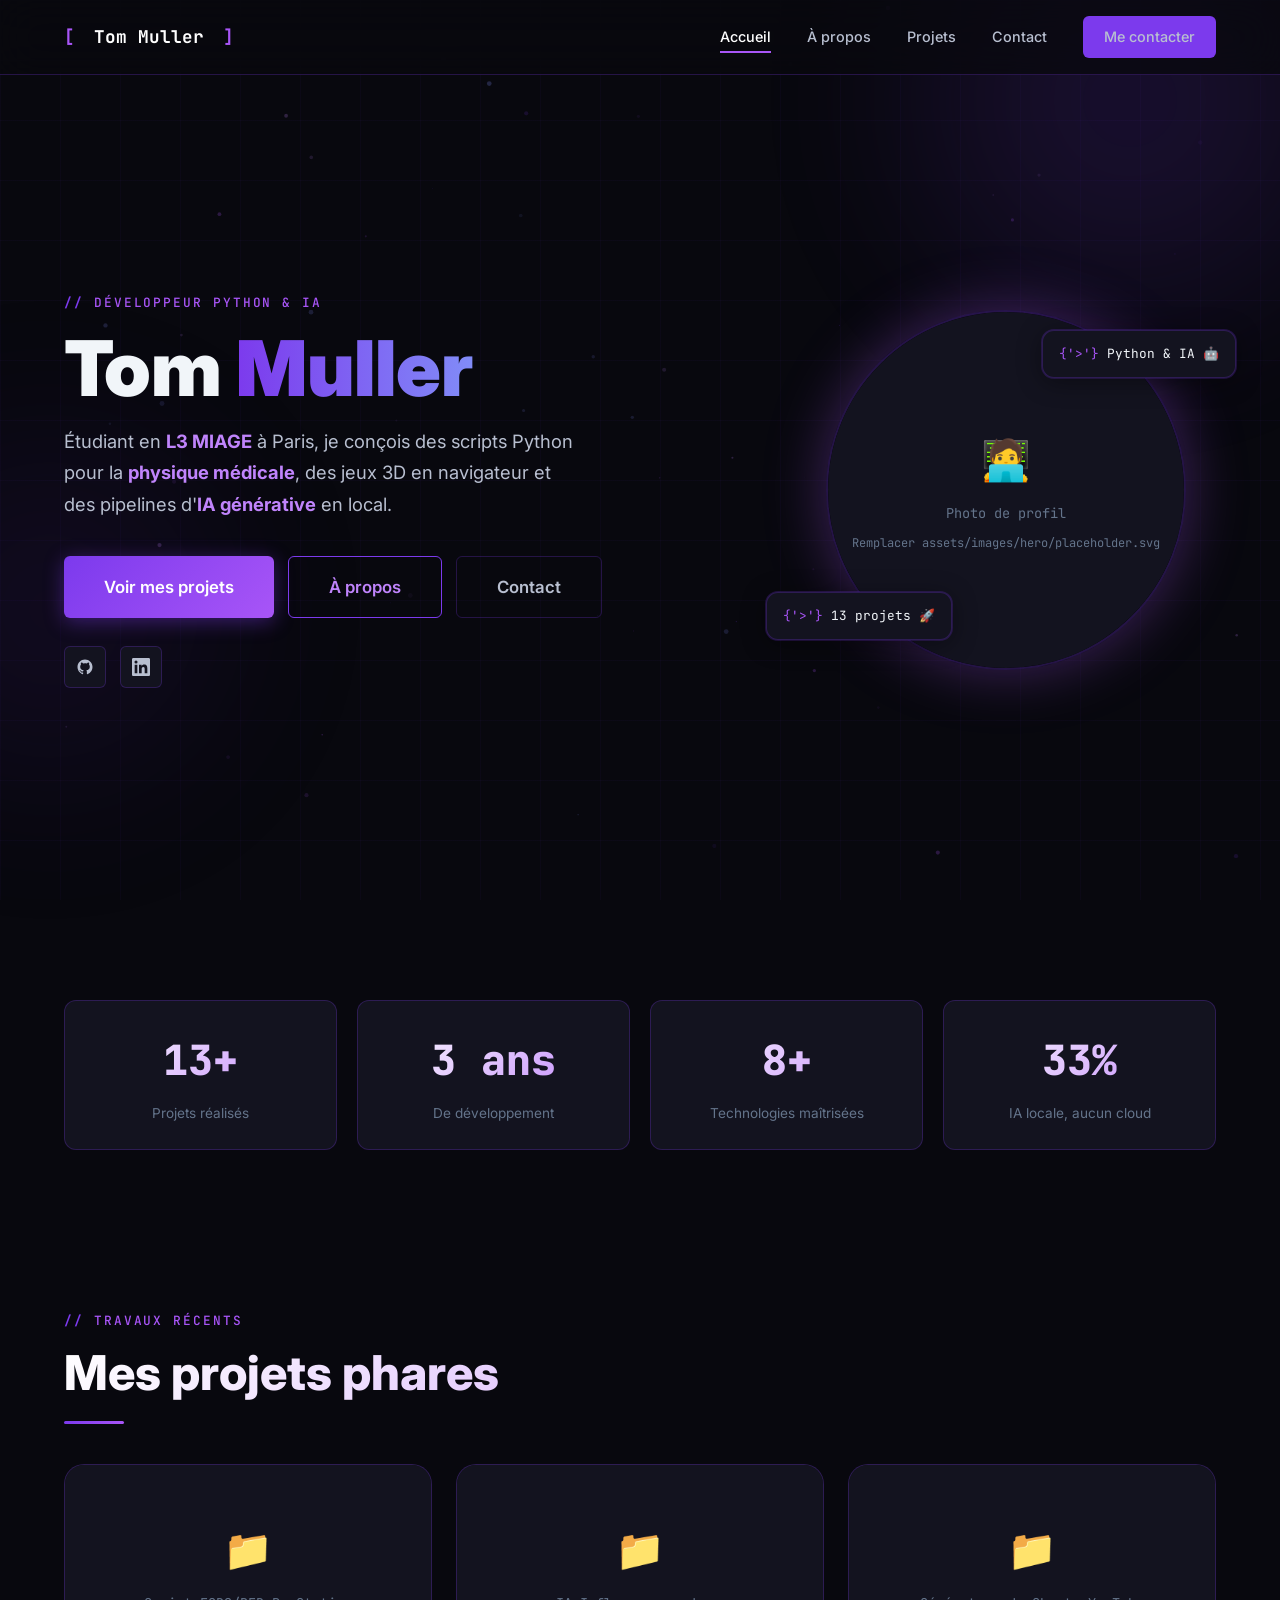
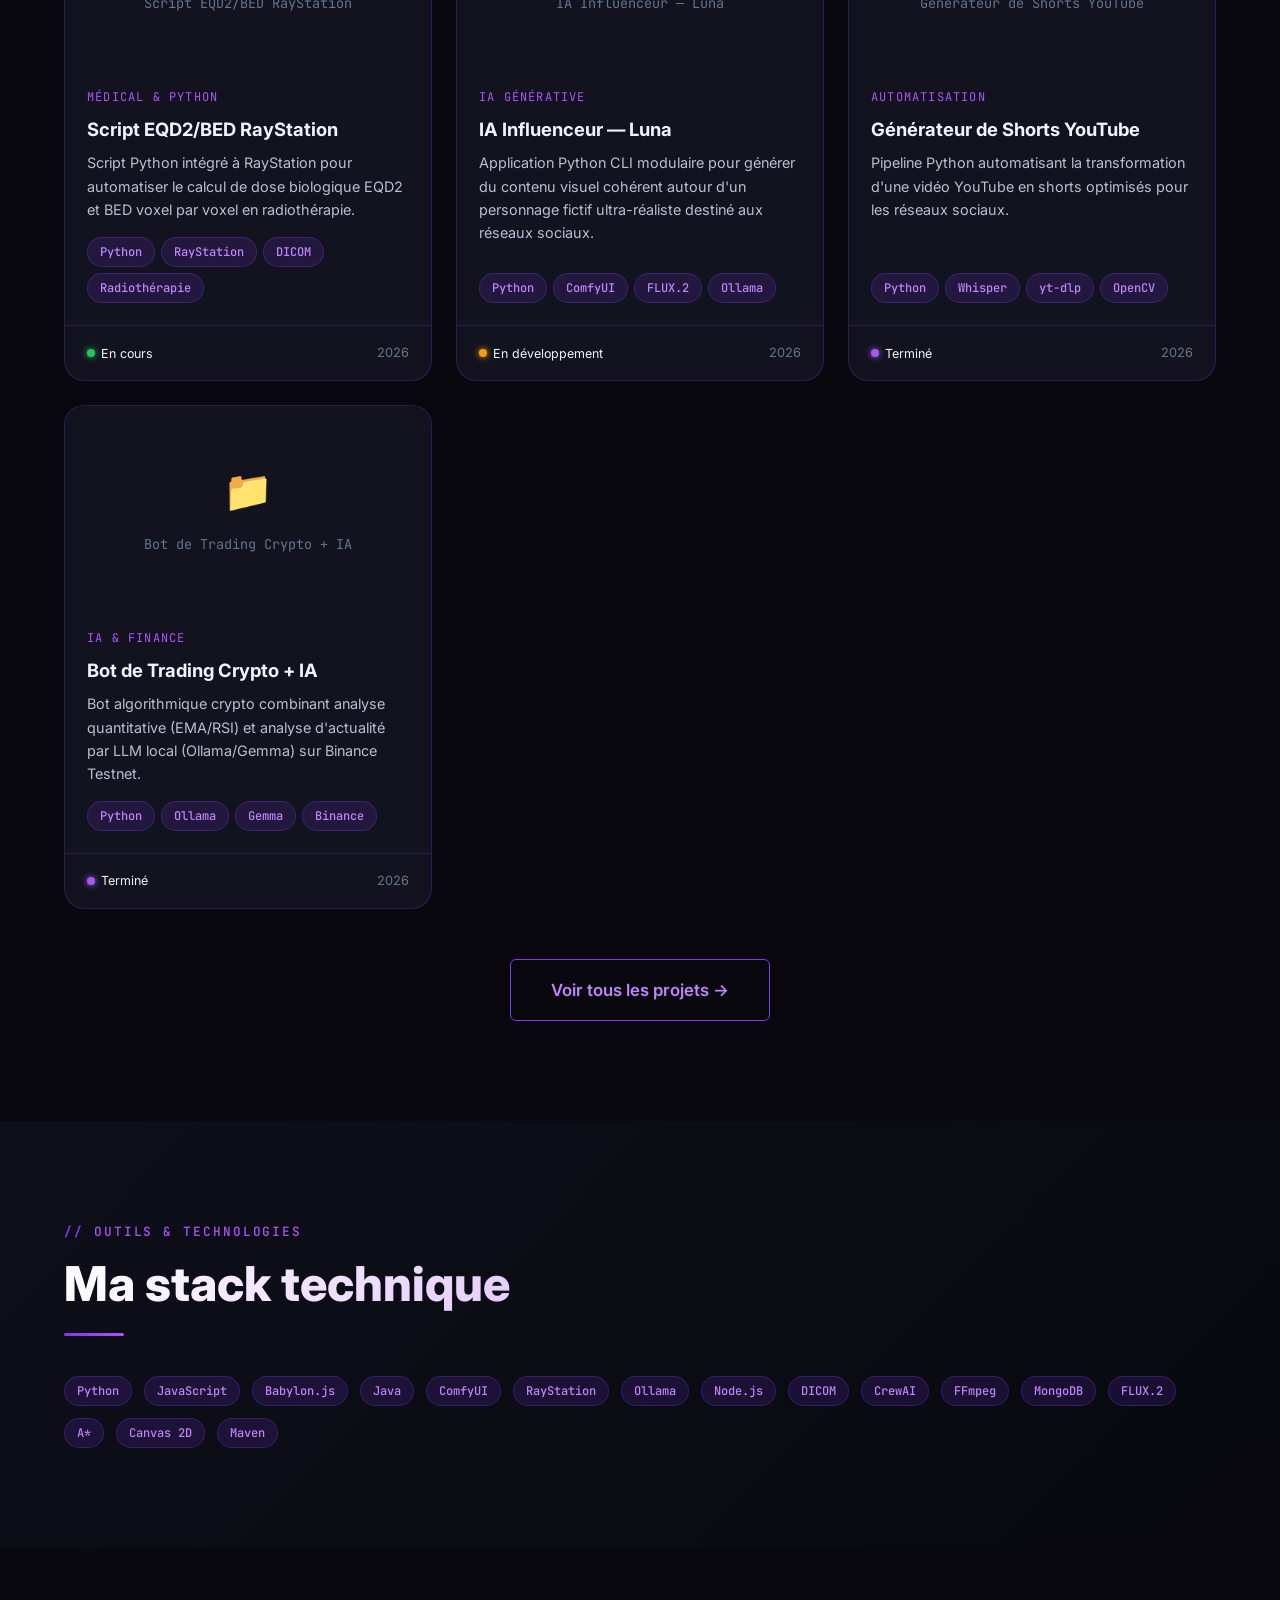
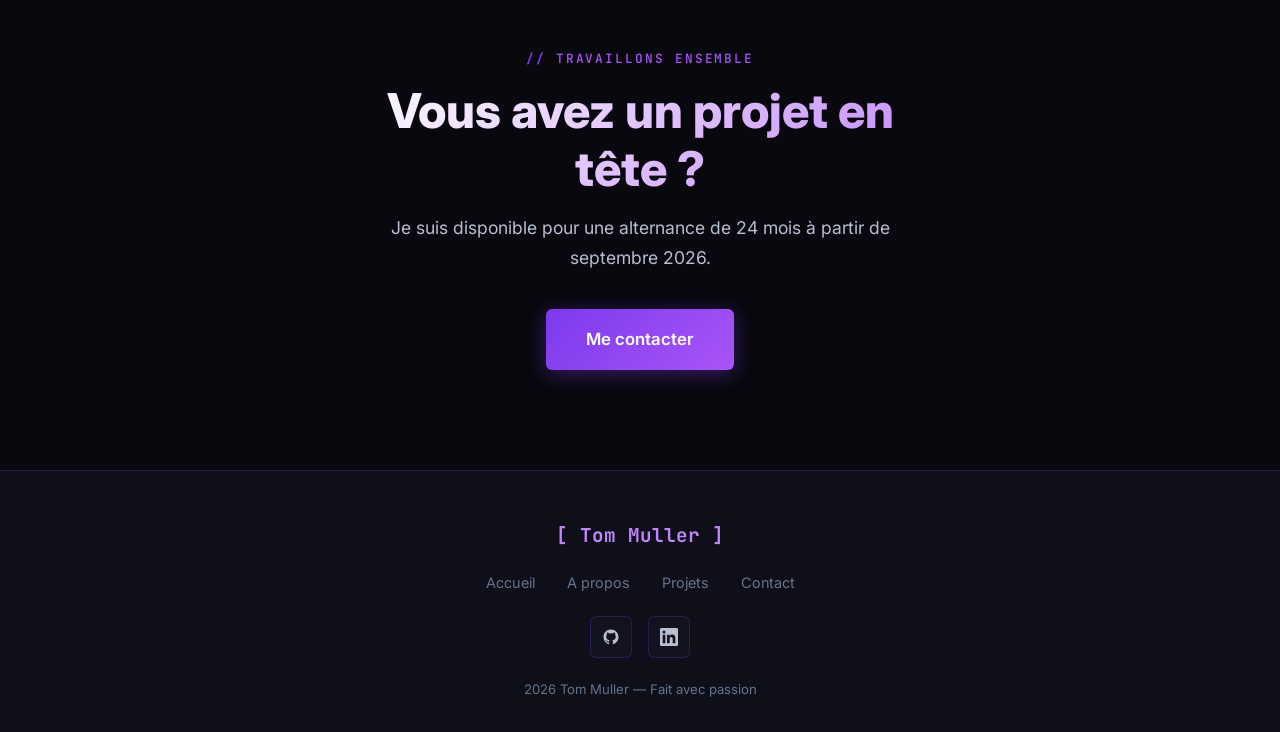
==== commit 838d40f4: "modif liens" ====
--- a/index.html
+++ b/index.html
@@ -55,10 +55,10 @@
           <a href="contact.html" class="btn btn-ghost btn-lg">Contact</a>
         </div>
         <div style="display:flex;gap:14px;margin-top:28px;">
-          <a href="https://github.com/VOTRE_USERNAME" target="_blank" rel="noopener" class="social-btn">
+          <a href="https://github.com/Tom-8001" target="_blank" rel="noopener" class="social-btn">
             <svg width="18" height="18" viewBox="0 0 24 24" fill="currentColor"><path d="M12 2C6.477 2 2 6.484 2 12.017c0 4.425 2.865 8.18 6.839 9.504.5.092.682-.217.682-.483 0-.237-.008-.868-.013-1.703-2.782.605-3.369-1.343-3.369-1.343-.454-1.158-1.11-1.466-1.11-1.466-.908-.62.069-.608.069-.608 1.003.07 1.531 1.032 1.531 1.032.892 1.53 2.341 1.088 2.91.832.092-.647.35-1.088.636-1.338-2.22-.253-4.555-1.113-4.555-4.951 0-1.093.39-1.988 1.029-2.688-.103-.253-.446-1.272.098-2.65 0 0 .84-.27 2.75 1.026A9.564 9.564 0 0112 6.844c.85.004 1.705.115 2.504.337 1.909-1.296 2.747-1.027 2.747-1.027.546 1.379.202 2.398.1 2.651.64.7 1.028 1.595 1.028 2.688 0 3.848-2.339 4.695-4.566 4.943.359.309.678.92.678 1.855 0 1.338-.012 2.419-.012 2.747 0 .268.18.58.688.482A10.019 10.019 0 0022 12.017C22 6.484 17.522 2 12 2z"/></svg>
           </a>
-          <a href="https://linkedin.com/in/VOTRE_PROFIL" target="_blank" rel="noopener" class="social-btn">
+          <a href="www.linkedin.com/in/tom-m-372117369" target="_blank" rel="noopener" class="social-btn">
             <svg width="18" height="18" viewBox="0 0 24 24" fill="currentColor"><path d="M20.447 20.452h-3.554v-5.569c0-1.328-.027-3.037-1.852-3.037-1.853 0-2.136 1.445-2.136 2.939v5.667H9.351V9h3.414v1.561h.046c.477-.9 1.637-1.85 3.37-1.85 3.601 0 4.267 2.37 4.267 5.455v6.286zM5.337 7.433a2.062 2.062 0 01-2.063-2.065 2.064 2.064 0 112.063 2.065zm1.782 13.019H3.555V9h3.564v11.452zM22.225 0H1.771C.792 0 0 .774 0 1.729v20.542C0 23.227.792 24 1.771 24h20.451C23.2 24 24 23.227 24 22.271V1.729C24 .774 23.2 0 22.222 0h.003z"/></svg>
           </a>
         </div>
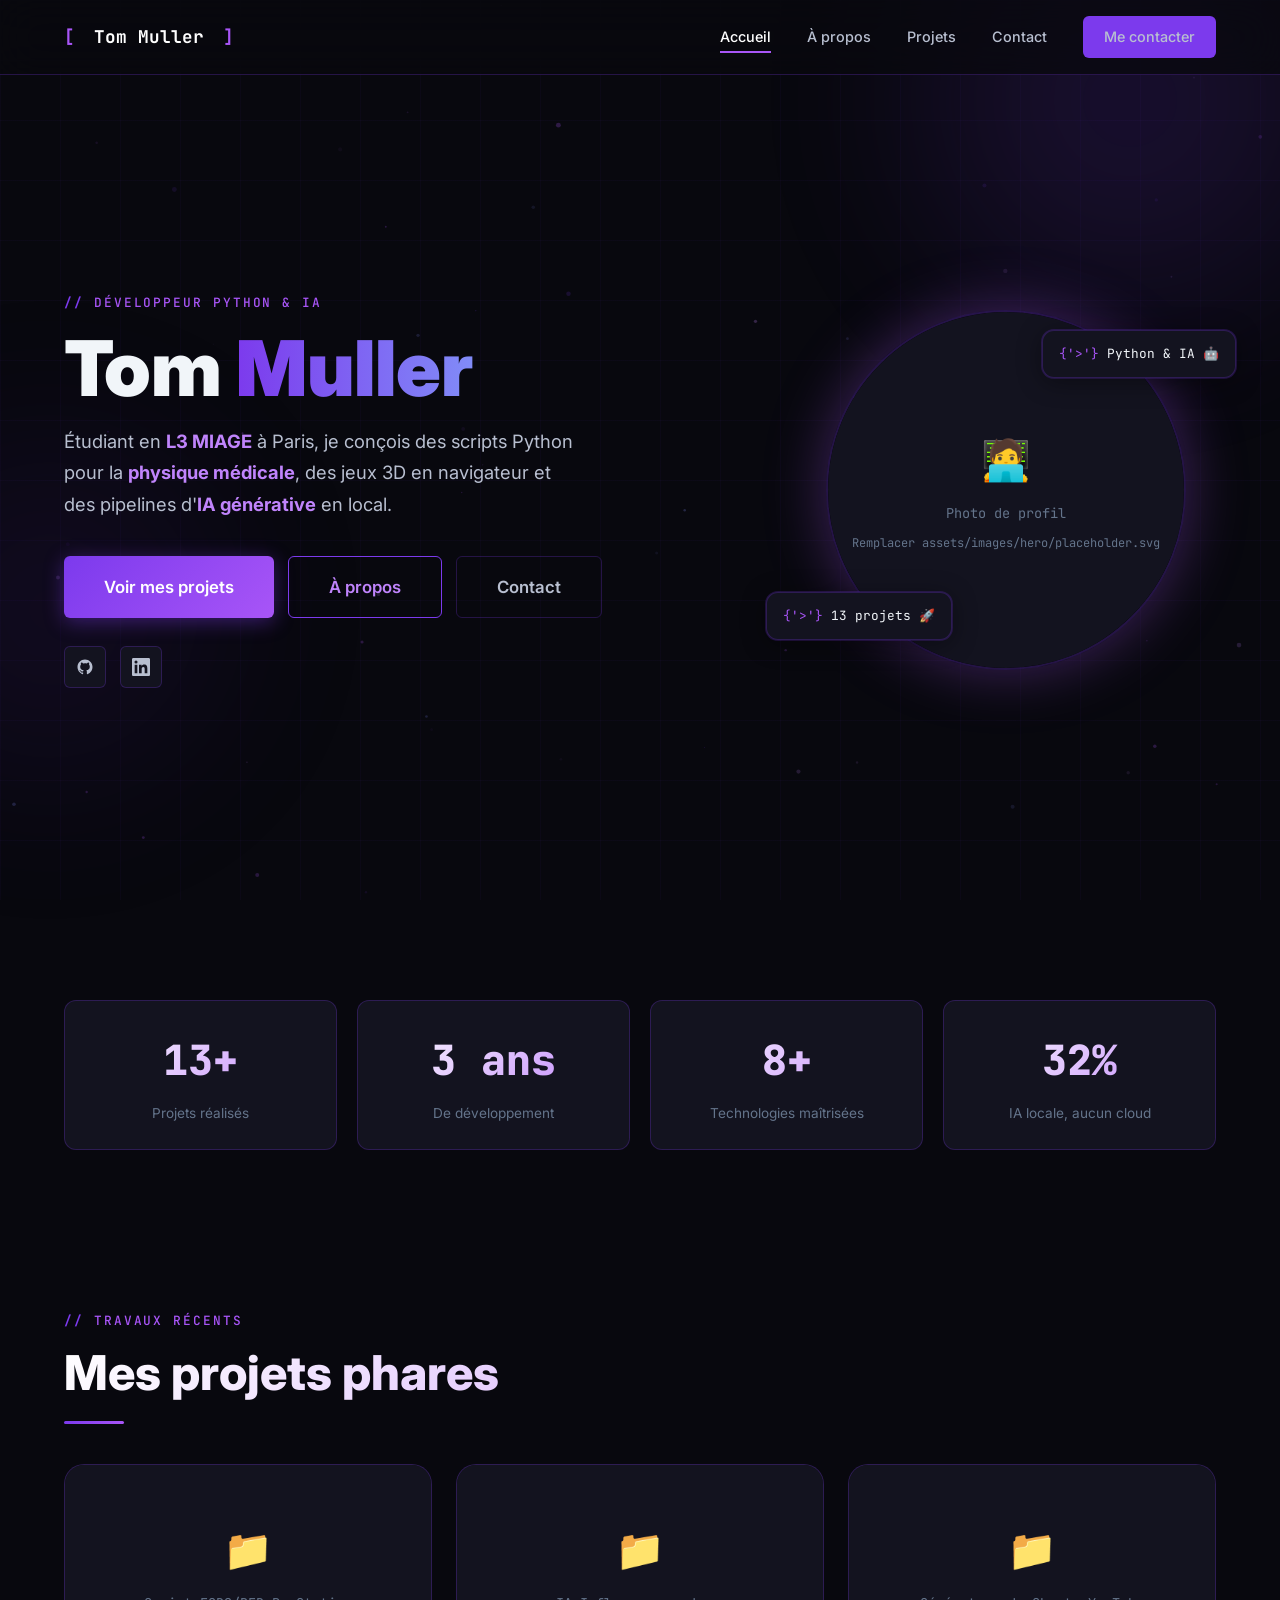
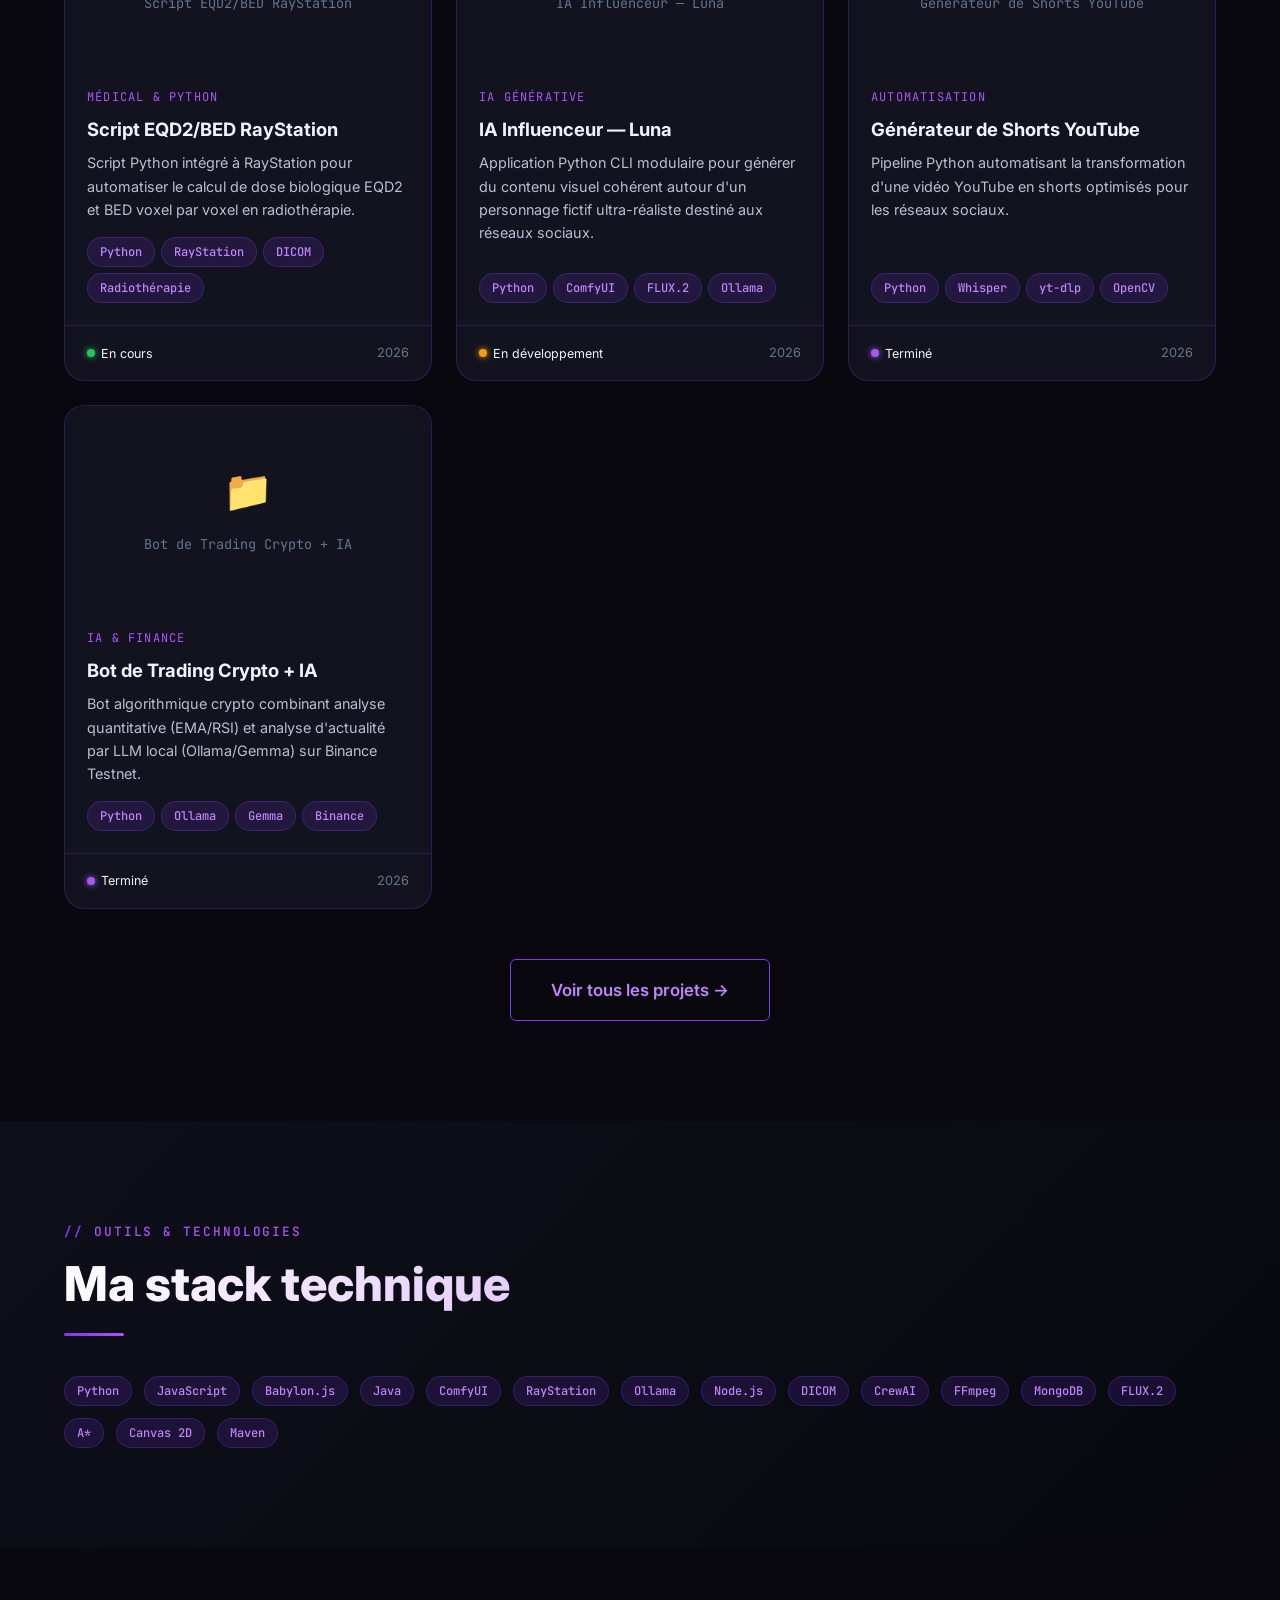
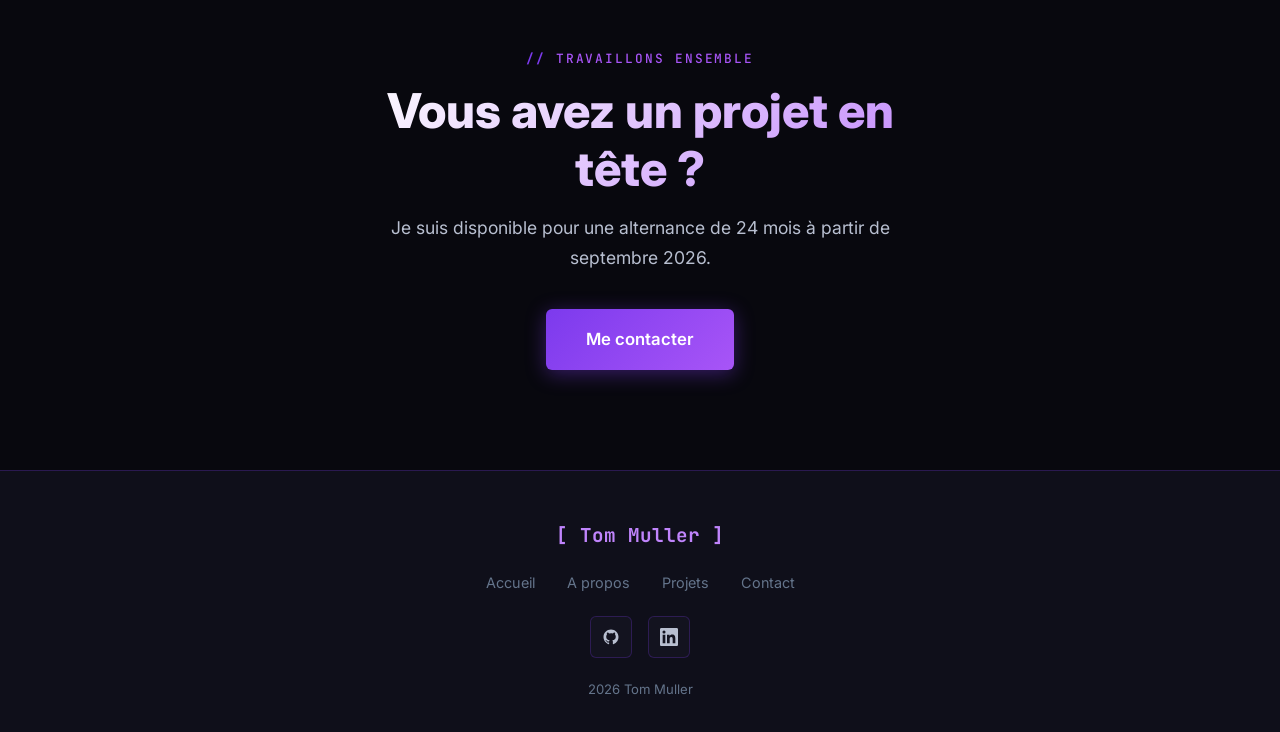
==== commit 1ddb8d9b: "fix des liens linkdin" ====
--- a/index.html
+++ b/index.html
@@ -58,7 +58,7 @@
           <a href="https://github.com/Tom-8001" target="_blank" rel="noopener" class="social-btn">
             <svg width="18" height="18" viewBox="0 0 24 24" fill="currentColor"><path d="M12 2C6.477 2 2 6.484 2 12.017c0 4.425 2.865 8.18 6.839 9.504.5.092.682-.217.682-.483 0-.237-.008-.868-.013-1.703-2.782.605-3.369-1.343-3.369-1.343-.454-1.158-1.11-1.466-1.11-1.466-.908-.62.069-.608.069-.608 1.003.07 1.531 1.032 1.531 1.032.892 1.53 2.341 1.088 2.91.832.092-.647.35-1.088.636-1.338-2.22-.253-4.555-1.113-4.555-4.951 0-1.093.39-1.988 1.029-2.688-.103-.253-.446-1.272.098-2.65 0 0 .84-.27 2.75 1.026A9.564 9.564 0 0112 6.844c.85.004 1.705.115 2.504.337 1.909-1.296 2.747-1.027 2.747-1.027.546 1.379.202 2.398.1 2.651.64.7 1.028 1.595 1.028 2.688 0 3.848-2.339 4.695-4.566 4.943.359.309.678.92.678 1.855 0 1.338-.012 2.419-.012 2.747 0 .268.18.58.688.482A10.019 10.019 0 0022 12.017C22 6.484 17.522 2 12 2z"/></svg>
           </a>
-          <a href="www.linkedin.com/in/tom-m-372117369" target="_blank" rel="noopener" class="social-btn">
+          <a href="https://linkedin.com/in/tom-m-372117369" target="_blank" rel="noopener" class="social-btn">
             <svg width="18" height="18" viewBox="0 0 24 24" fill="currentColor"><path d="M20.447 20.452h-3.554v-5.569c0-1.328-.027-3.037-1.852-3.037-1.853 0-2.136 1.445-2.136 2.939v5.667H9.351V9h3.414v1.561h.046c.477-.9 1.637-1.85 3.37-1.85 3.601 0 4.267 2.37 4.267 5.455v6.286zM5.337 7.433a2.062 2.062 0 01-2.063-2.065 2.064 2.064 0 112.063 2.065zm1.782 13.019H3.555V9h3.564v11.452zM22.225 0H1.771C.792 0 0 .774 0 1.729v20.542C0 23.227.792 24 1.771 24h20.451C23.2 24 24 23.227 24 22.271V1.729C24 .774 23.2 0 22.222 0h.003z"/></svg>
           </a>
         </div>
@@ -143,14 +143,14 @@
       <a href="contact.html">Contact</a>
     </nav>
     <div class="footer-social">
-      <a href="https://github.com/VOTRE_USERNAME" target="_blank" rel="noopener" class="social-btn" aria-label="GitHub">
+      <a href="https://github.com/Tom-8001" target="_blank" rel="noopener" class="social-btn" aria-label="GitHub">
         <svg width="18" height="18" viewBox="0 0 24 24" fill="currentColor"><path d="M12 2C6.477 2 2 6.484 2 12.017c0 4.425 2.865 8.18 6.839 9.504.5.092.682-.217.682-.483 0-.237-.008-.868-.013-1.703-2.782.605-3.369-1.343-3.369-1.343-.454-1.158-1.11-1.466-1.11-1.466-.908-.62.069-.608.069-.608 1.003.07 1.531 1.032 1.531 1.032.892 1.53 2.341 1.088 2.91.832.092-.647.35-1.088.636-1.338-2.22-.253-4.555-1.113-4.555-4.951 0-1.093.39-1.988 1.029-2.688-.103-.253-.446-1.272.098-2.65 0 0 .84-.27 2.75 1.026A9.564 9.564 0 0112 6.844c.85.004 1.705.115 2.504.337 1.909-1.296 2.747-1.027 2.747-1.027.546 1.379.202 2.398.1 2.651.64.7 1.028 1.595 1.028 2.688 0 3.848-2.339 4.695-4.566 4.943.359.309.678.92.678 1.855 0 1.338-.012 2.419-.012 2.747 0 .268.18.58.688.482A10.019 10.019 0 0022 12.017C22 6.484 17.522 2 12 2z"/></svg>
       </a>
-      <a href="https://linkedin.com/in/VOTRE_PROFIL" target="_blank" rel="noopener" class="social-btn" aria-label="LinkedIn">
+      <a href="https://linkedin.com/in/tom-m-372117369" target="_blank" rel="noopener" class="social-btn" aria-label="LinkedIn">
         <svg width="18" height="18" viewBox="0 0 24 24" fill="currentColor"><path d="M20.447 20.452h-3.554v-5.569c0-1.328-.027-3.037-1.852-3.037-1.853 0-2.136 1.445-2.136 2.939v5.667H9.351V9h3.414v1.561h.046c.477-.9 1.637-1.85 3.37-1.85 3.601 0 4.267 2.37 4.267 5.455v6.286zM5.337 7.433a2.062 2.062 0 01-2.063-2.065 2.064 2.064 0 112.063 2.065zm1.782 13.019H3.555V9h3.564v11.452zM22.225 0H1.771C.792 0 0 .774 0 1.729v20.542C0 23.227.792 24 1.771 24h20.451C23.2 24 24 23.227 24 22.271V1.729C24 .774 23.2 0 22.222 0h.003z"/></svg>
       </a>
     </div>
-    <p class="footer-copy">2026 Tom Muller — Fait avec passion</p>
+    <p class="footer-copy">2026 Tom Muller</p>
   </div>
 </footer>
 <script src="js/projects.js"></script>
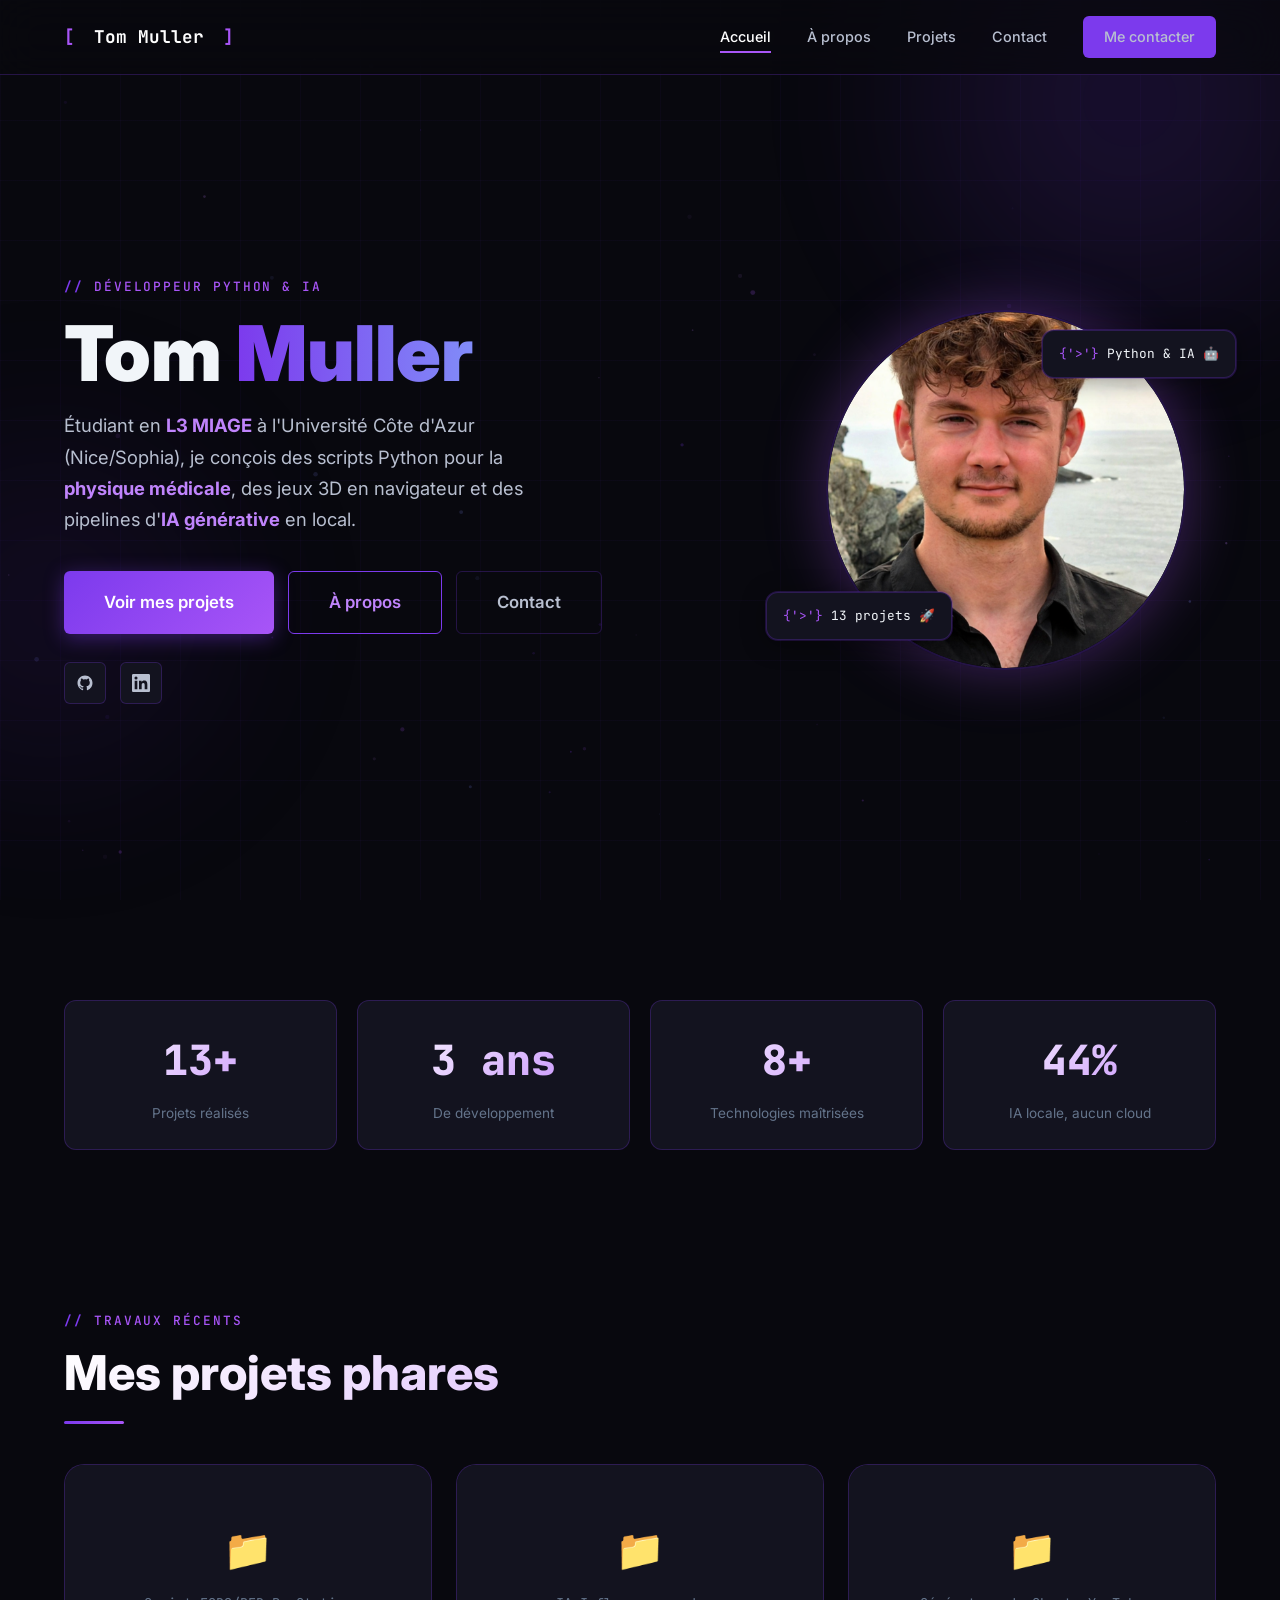
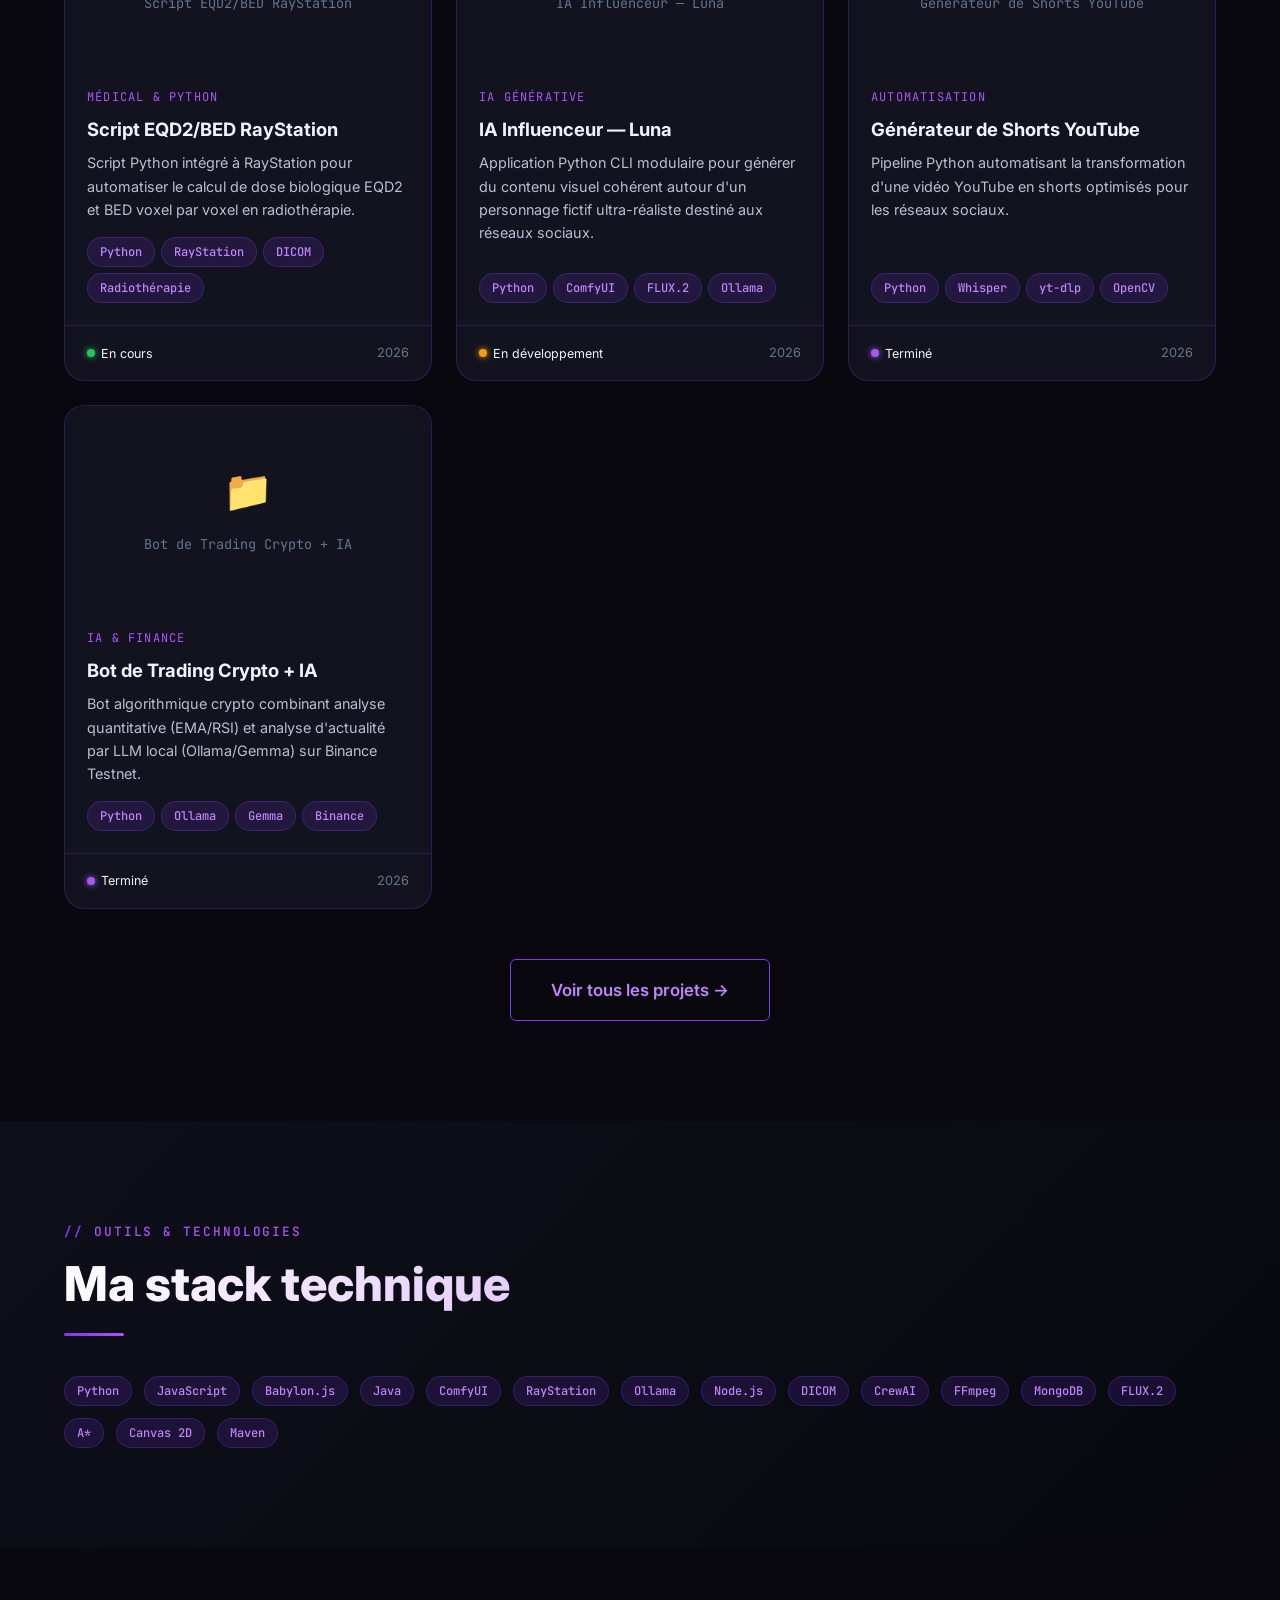
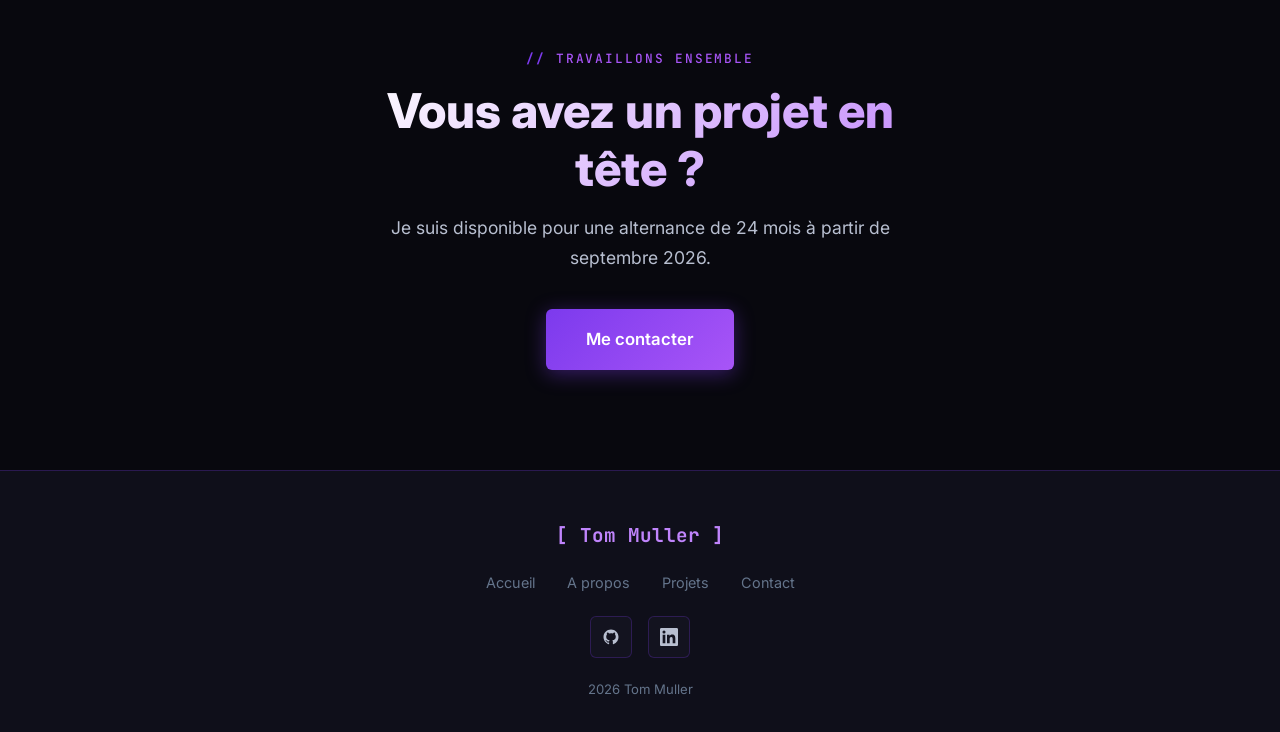
==== commit 496a37eb: "ajout des images + corrèctions" ====
--- a/index.html
+++ b/index.html
@@ -47,7 +47,7 @@
           Tom <span class="gradient-animated">Muller</span>
         </h1>
         <p class="hero-animate-3" style="font-size:1.15rem;color:var(--text-secondary);max-width:520px;line-height:1.7;margin-bottom:36px;">
-          Étudiant en <strong style="color:var(--purple-light);">L3 MIAGE</strong> à Paris, je conçois des scripts Python pour la <strong style="color:var(--purple-light);">physique médicale</strong>, des jeux 3D en navigateur et des pipelines d'<strong style="color:var(--purple-light);">IA générative</strong> en local.
+          Étudiant en <strong style="color:var(--purple-light);">L3 MIAGE</strong> à l'Université Côte d'Azur (Nice/Sophia), je conçois des scripts Python pour la <strong style="color:var(--purple-light);">physique médicale</strong>, des jeux 3D en navigateur et des pipelines d'<strong style="color:var(--purple-light);">IA générative</strong> en local.
         </p>
         <div class="hero-animate-4" style="display:flex;gap:14px;flex-wrap:wrap;">
           <a href="projects.html" class="btn btn-primary btn-lg">Voir mes projets</a>
@@ -66,11 +66,7 @@
       <!-- Photo de profil -->
       <div class="float-anim hero-animate-3 reveal-right" style="position:relative;">
         <div style="width:360px;height:360px;border-radius:50%;border:2px solid var(--border);overflow:hidden;margin:0 auto;box-shadow:0 0 60px var(--purple-glow-strong);" class="scanline-img">
-          <div class="img-placeholder" style="width:100%;height:100%;border-radius:50%;border:none;">
-            <span class="icon">🧑‍💻</span>
-            <span>Photo de profil</span>
-            <small style="font-size:0.75rem;">Remplacer assets/images/hero/placeholder.svg</small>
-          </div>
+          <img src="assets/images/hero/tom-photo.png" alt="Tom Muller" style="width:100%;height:100%;object-fit:cover;border-radius:50%;">
         </div>
         <!-- Badge flottant 1 -->
         <div style="position:absolute;top:20px;right:-20px;background:var(--bg-card);border:1px solid var(--border);border-radius:var(--radius-md);padding:12px 16px;font-size:0.8rem;font-family:var(--font-mono);box-shadow:var(--shadow-card);">
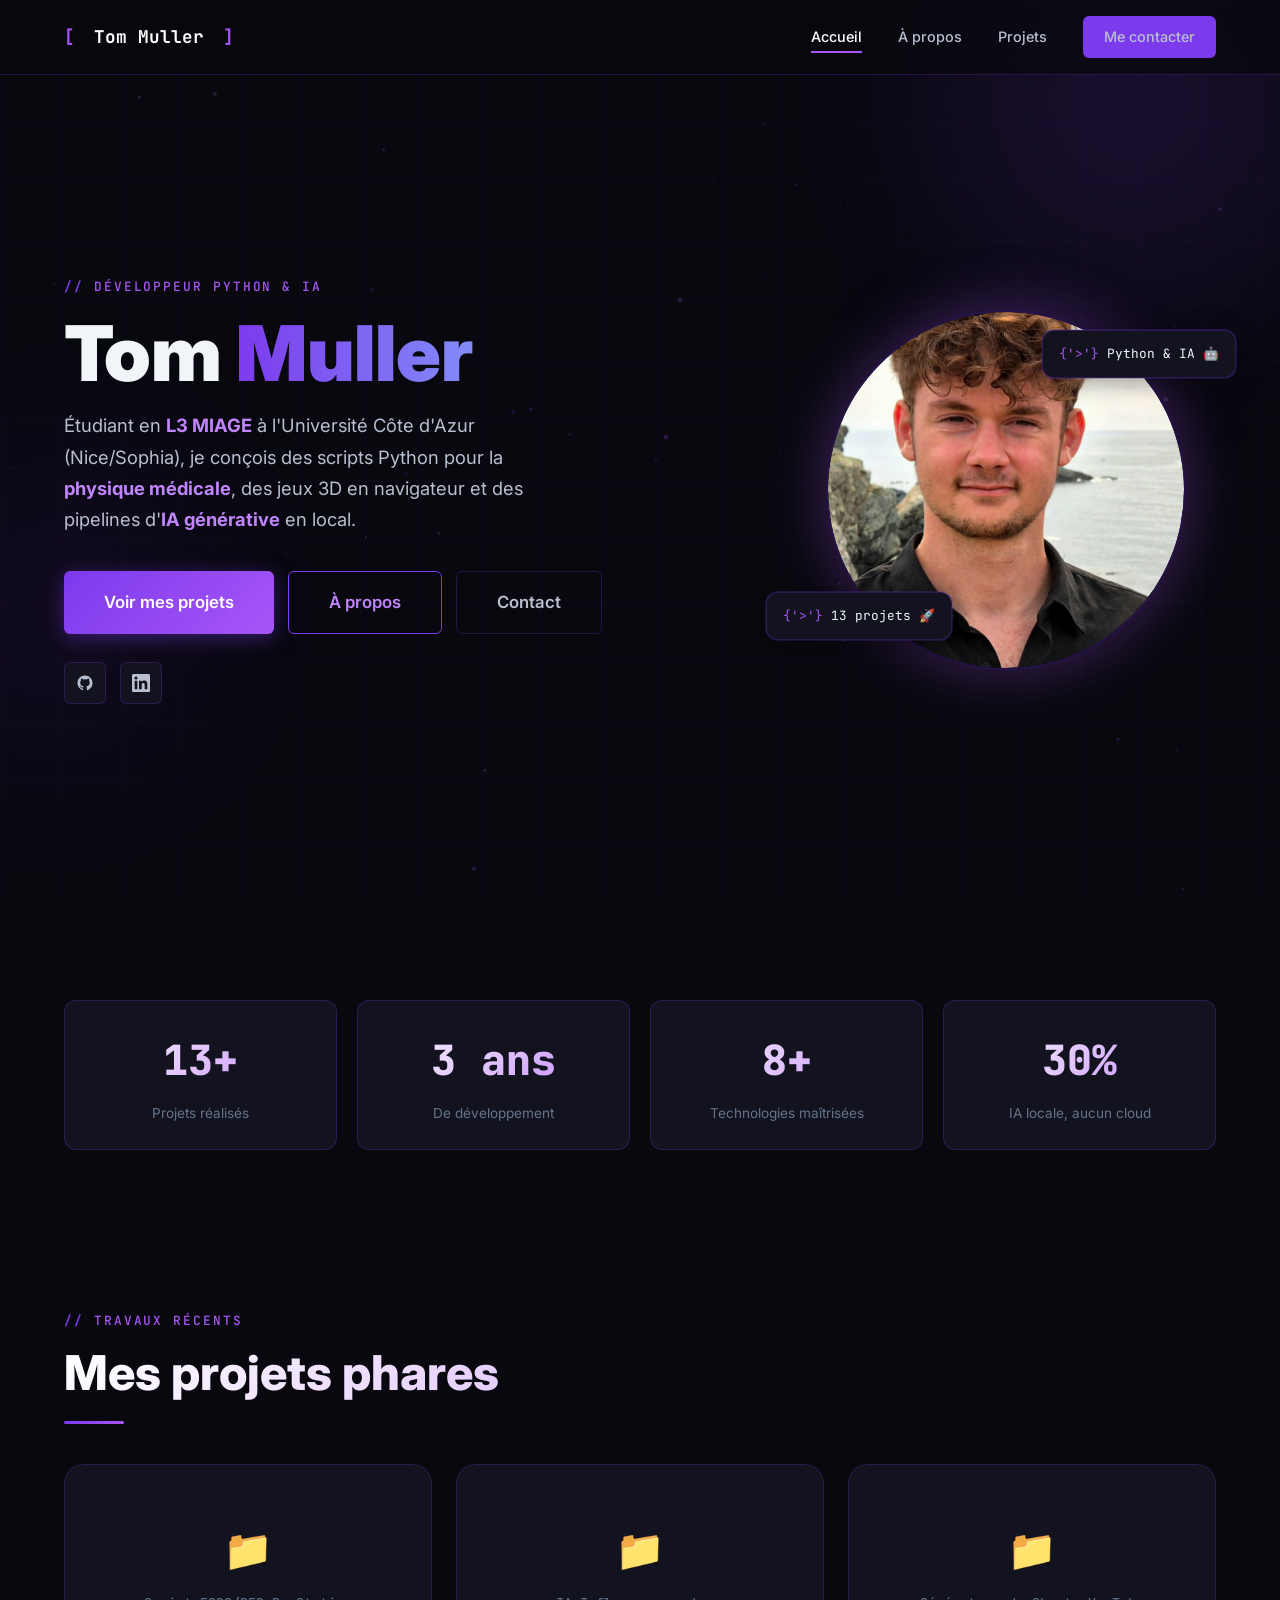
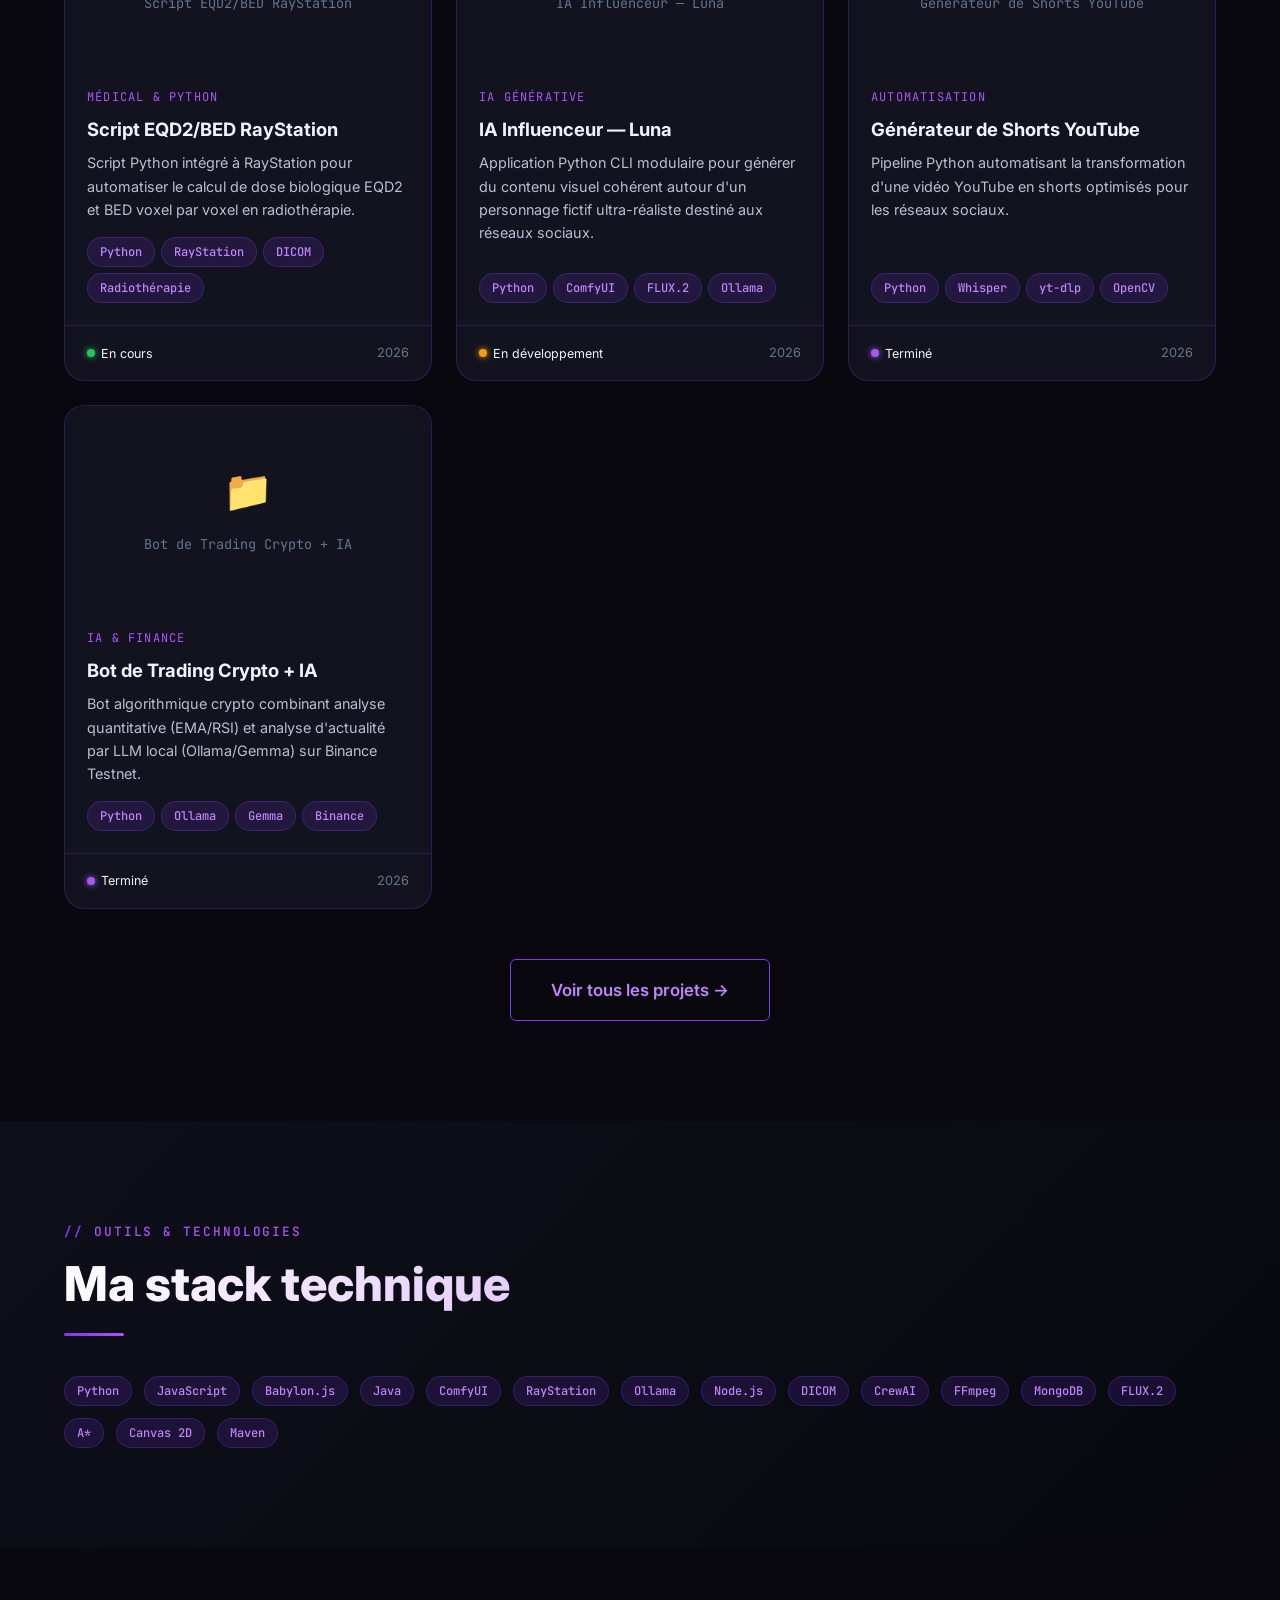
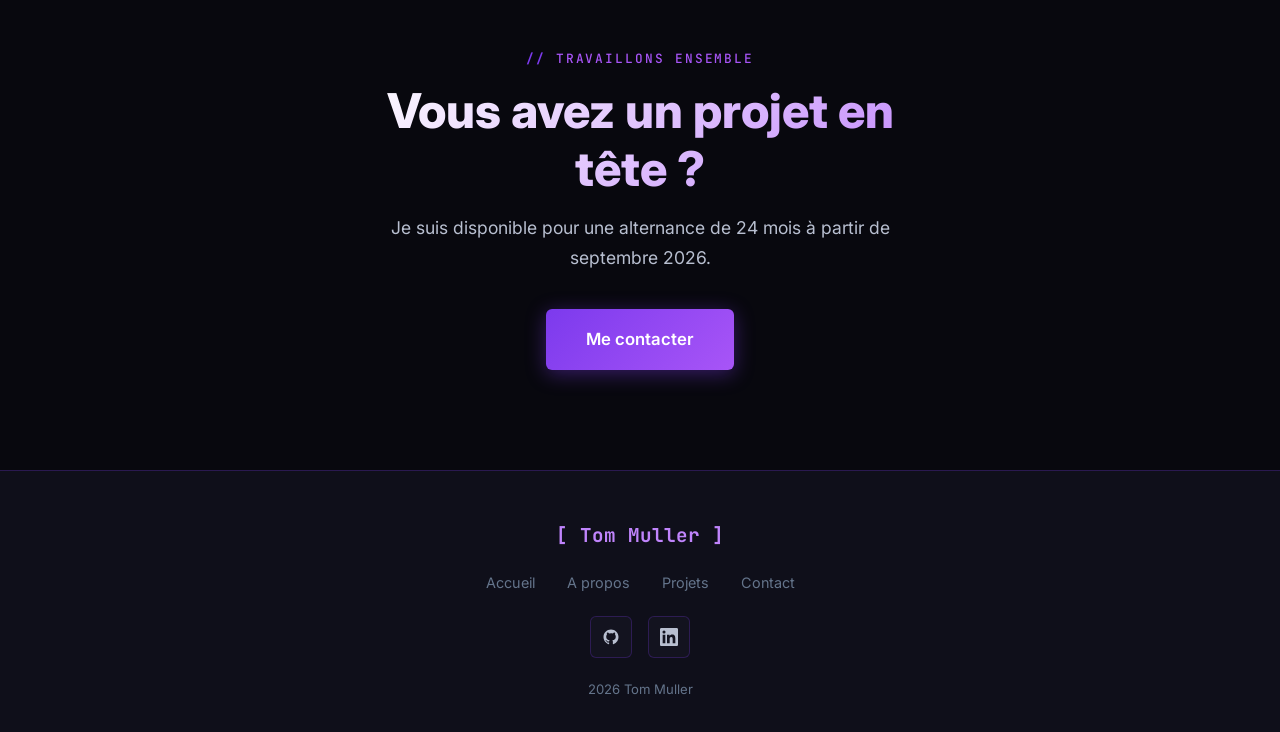
==== commit d910b363: "ajout responsive + CV téléchargeable" ====
--- a/index.html
+++ b/index.html
@@ -8,6 +8,7 @@
   <link rel="stylesheet" href="css/main.css"/>
   <link rel="stylesheet" href="css/components.css"/>
   <link rel="stylesheet" href="css/animations.css"/>
+  <link rel="stylesheet" href="css/responsive.css"/>
 </head>
 <body>
 <canvas id="particles-canvas"></canvas>
@@ -21,7 +22,6 @@
       <a href="index.html" class="active">Accueil</a>
 <a href="about.html">À propos</a>
 <a href="projects.html">Projets</a>
-<a href="contact.html">Contact</a>
 
       <a href="contact.html" class="navbar-cta">Me contacter</a>
     </div>
@@ -32,7 +32,6 @@
   <a href="index.html">Accueil</a>
 <a href="about.html">À propos</a>
 <a href="projects.html">Projets</a>
-<a href="contact.html">Contact</a>
 
   <a href="contact.html" class="btn btn-primary btn-sm" style="text-align:center;display:block;">Me contacter</a>
 </div>
@@ -40,7 +39,7 @@
 <!-- ═══ HERO ═══ -->
 <section class="section" style="padding-top:140px;padding-bottom:60px;min-height:100vh;display:flex;flex-direction:column;justify-content:center;">
   <div class="container">
-    <div style="display:grid;grid-template-columns:1fr 420px;gap:80px;align-items:center;">
+    <div class="hero-grid" style="display:grid;grid-template-columns:1fr 420px;gap:80px;align-items:center;">
       <div>
         <p class="section-label hero-animate-1">Développeur Python &amp; IA</p>
         <h1 class="hero-animate-2" style="font-size:clamp(2.8rem,6vw,5rem);font-weight:900;line-height:1.05;margin:16px 0;">
@@ -65,15 +64,15 @@
       </div>
       <!-- Photo de profil -->
       <div class="float-anim hero-animate-3 reveal-right" style="position:relative;">
-        <div style="width:360px;height:360px;border-radius:50%;border:2px solid var(--border);overflow:hidden;margin:0 auto;box-shadow:0 0 60px var(--purple-glow-strong);" class="scanline-img">
+        <div class="hero-photo-wrap scanline-img" style="width:360px;height:360px;border-radius:50%;border:2px solid var(--border);overflow:hidden;margin:0 auto;box-shadow:0 0 60px var(--purple-glow-strong);">
           <img src="assets/images/hero/tom-photo.png" alt="Tom Muller" style="width:100%;height:100%;object-fit:cover;border-radius:50%;">
         </div>
         <!-- Badge flottant 1 -->
-        <div style="position:absolute;top:20px;right:-20px;background:var(--bg-card);border:1px solid var(--border);border-radius:var(--radius-md);padding:12px 16px;font-size:0.8rem;font-family:var(--font-mono);box-shadow:var(--shadow-card);">
+        <div class="hero-badge-right" style="position:absolute;top:20px;right:-20px;background:var(--bg-card);border:1px solid var(--border);border-radius:var(--radius-md);padding:12px 16px;font-size:0.8rem;font-family:var(--font-mono);box-shadow:var(--shadow-card);">
           <span style="color:var(--purple-bright);">{'>'}</span> Python &amp; IA 🤖
         </div>
         <!-- Badge flottant 2 -->
-        <div style="position:absolute;bottom:30px;left:-30px;background:var(--bg-card);border:1px solid var(--border);border-radius:var(--radius-md);padding:12px 16px;font-size:0.8rem;font-family:var(--font-mono);box-shadow:var(--shadow-card);">
+        <div class="hero-badge-left" style="position:absolute;bottom:30px;left:-30px;background:var(--bg-card);border:1px solid var(--border);border-radius:var(--radius-md);padding:12px 16px;font-size:0.8rem;font-family:var(--font-mono);box-shadow:var(--shadow-card);">
           <span style="color:var(--purple-bright);">{'>'}</span> 13 projets 🚀
         </div>
       </div>
--- a/css/responsive.css
+++ b/css/responsive.css
@@ -0,0 +1,193 @@
+/* ============================================================
+   responsive.css — Tous les breakpoints responsives
+   Override des styles inline dans les pages HTML
+   ============================================================ */
+
+/* ── ≤ 1200px : petit desktop ── */
+@media (max-width: 1200px) {
+  .container { max-width: 960px; }
+}
+
+/* ── ≤ 1024px : tablettes paysage / petits écrans ── */
+@media (max-width: 1024px) {
+  .container { max-width: 100%; padding: 0 20px; }
+
+  /* Hero : rétrécir la photo */
+  /* Override inline width:360px / height:360px */
+  .hero-photo-wrap {
+    width: 280px !important;
+    height: 280px !important;
+  }
+
+  /* Badges flottants : les repositionner */
+  .hero-badge-right {
+    top: 0px !important;
+    right: 0px !important;
+  }
+  .hero-badge-left {
+    bottom: 20px !important;
+    left: -10px !important;
+  }
+}
+
+/* ── ≤ 900px : tablettes ── */
+@media (max-width: 900px) {
+  /* Hero grid → stack */
+  .hero-grid {
+    grid-template-columns: 1fr !important;
+    gap: 50px !important;
+    text-align: center;
+  }
+  .hero-grid h1 { text-align: center; }
+  .hero-grid .section-label { justify-content: center; }
+  .hero-grid p { max-width: 100% !important; margin-left: auto; margin-right: auto; }
+  .hero-grid > div:first-child .hero-animate-4 {
+    justify-content: center;
+  }
+  .hero-grid > div:first-child div:has(.social-btn) {
+    justify-content: center;
+  }
+
+  /* About page grid → stack */
+  .about-grid {
+    grid-template-columns: 1fr !important;
+    gap: 40px !important;
+    text-align: center;
+  }
+  .about-grid .section-label { justify-content: center; }
+
+  /* Contact name fields → stack */
+  .contact-name-grid {
+    grid-template-columns: 1fr !important;
+  }
+
+  /* Detail image → plus petite */
+  .detail-img-main { height: 220px !important; }
+
+  /* Nav detail buttons */
+  .nav-detail { flex-direction: column; align-items: stretch; }
+  .nav-detail-btn { max-width: 100% !important; }
+  .nav-detail-btn.next { margin-left: 0 !important; text-align: left !important; }
+}
+
+/* ── ≤ 768px : mobiles tablettes ── */
+@media (max-width: 768px) {
+  .section { padding: 60px 0 !important; }
+  .section-sm { padding: 40px 0 !important; }
+
+  /* Hero et sections avec padding inline */
+  section[style*="padding-top:140px"] { padding-top: 100px !important; }
+  section[style*="padding:140px 0"] { padding: 100px 0 40px !important; }
+
+  /* Hero photo */
+  .hero-photo-wrap {
+    width: 220px !important;
+    height: 220px !important;
+  }
+
+  /* Badges flottants : les cacher sur mobile, trop serrés */
+  .hero-badge-right,
+  .hero-badge-left {
+    display: none;
+  }
+
+  /* Titres section */
+  .section-title { font-size: 1.8rem !important; }
+
+  /* Stats : 2 colonnes */
+  .stats-row {
+    grid-template-columns: repeat(2, 1fr) !important;
+    gap: 12px;
+  }
+  .stat-value { font-size: 2rem !important; }
+
+  /* Skills grid : 1 colonne */
+  .skills-grid { grid-template-columns: 1fr !important; }
+
+  /* Timeline */
+  .timeline::before { left: 16px !important; }
+  .timeline-item { gap: 16px !important; }
+  .timeline-dot { width: 34px !important; height: 34px !important; font-size: 0.9rem !important; }
+  .timeline-content { padding: 16px !important; }
+  .timeline-title { font-size: 0.9rem !important; }
+
+  /* Footer */
+  .footer-links { gap: 20px !important; flex-wrap: wrap; justify-content: center; }
+
+  /* Passions grid : 2 colonnes */
+  .reveal.delay-3[style*="grid-template-columns"] {
+    grid-template-columns: 1fr 1fr !important;
+    gap: 12px !important;
+  }
+
+  /* Skills bars */
+  .skill-item { padding: 14px 16px !important; }
+
+  /* Filter tabs */
+  .filter-tabs { gap: 8px; }
+  .filter-tab { padding: 6px 14px; font-size: 0.8rem; }
+}
+
+/* ── ≤ 480px : petits mobiles ── */
+@media (max-width: 480px) {
+  .section { padding: 40px 0 !important; }
+  [style*="padding-top:140px"] { padding-top: 80px !important; }
+  section[style*="padding:140px"] { padding: 80px 0 30px !important; }
+  [style*="padding:140px 0 60px"] { padding: 80px 0 30px !important; }
+
+  .container { padding: 0 14px !important; }
+
+  /* Hero photo : encore plus petite */
+  .hero-photo-wrap {
+    width: 180px !important;
+    height: 180px !important;
+  }
+
+  /* Hero boutons : full width */
+  .hero-grid > div:first-child .hero-animate-4 {
+    flex-direction: column;
+    align-items: stretch;
+  }
+  .hero-grid > div:first-child .hero-animate-4 .btn {
+    justify-content: center;
+    width: 100%;
+  }
+
+  /* Stats : 1 colonne */
+  .stats-row { grid-template-columns: 1fr !important; }
+
+  /* Passions : 1 colonne */
+  .reveal.delay-3[style*="grid-template-columns"] {
+    grid-template-columns: 1fr !important;
+  }
+
+  /* Section subtitle */
+  .section-subtitle { font-size: 0.95rem !important; }
+
+  /* Boutons généraux */
+  .btn-lg { padding: 14px 28px !important; font-size: 0.95rem !important; }
+
+  /* Tags : plus petits */
+  .tag { font-size: 0.7rem !important; padding: 3px 10px !important; }
+
+  /* Project cards */
+  .project-card-body { padding: 16px !important; }
+  .project-card-title { font-size: 1rem !important; }
+
+  /* Contact items */
+  .contact-item { padding: 14px !important; flex-direction: column; align-items: center; text-align: center; }
+  .contact-item-value { font-size: 0.82rem !important; }
+
+  /* About buttons */
+  .about-grid .hero-animate-4 { justify-content: center; }
+  .about-grid .hero-animate-4 .btn { width: 100%; justify-content: center; }
+
+  /* Detail */
+  .detail-title { font-size: 1.6rem !important; }
+  .detail-img-main { height: 180px !important; }
+  .detail-meta { gap: 12px !important; font-size: 0.8rem !important; }
+
+  /* Mobile menu */
+  .mobile-menu { padding: 16px 14px 24px !important; }
+  .mobile-menu a { font-size: 1rem !important; padding-bottom: 14px !important; }
+}
